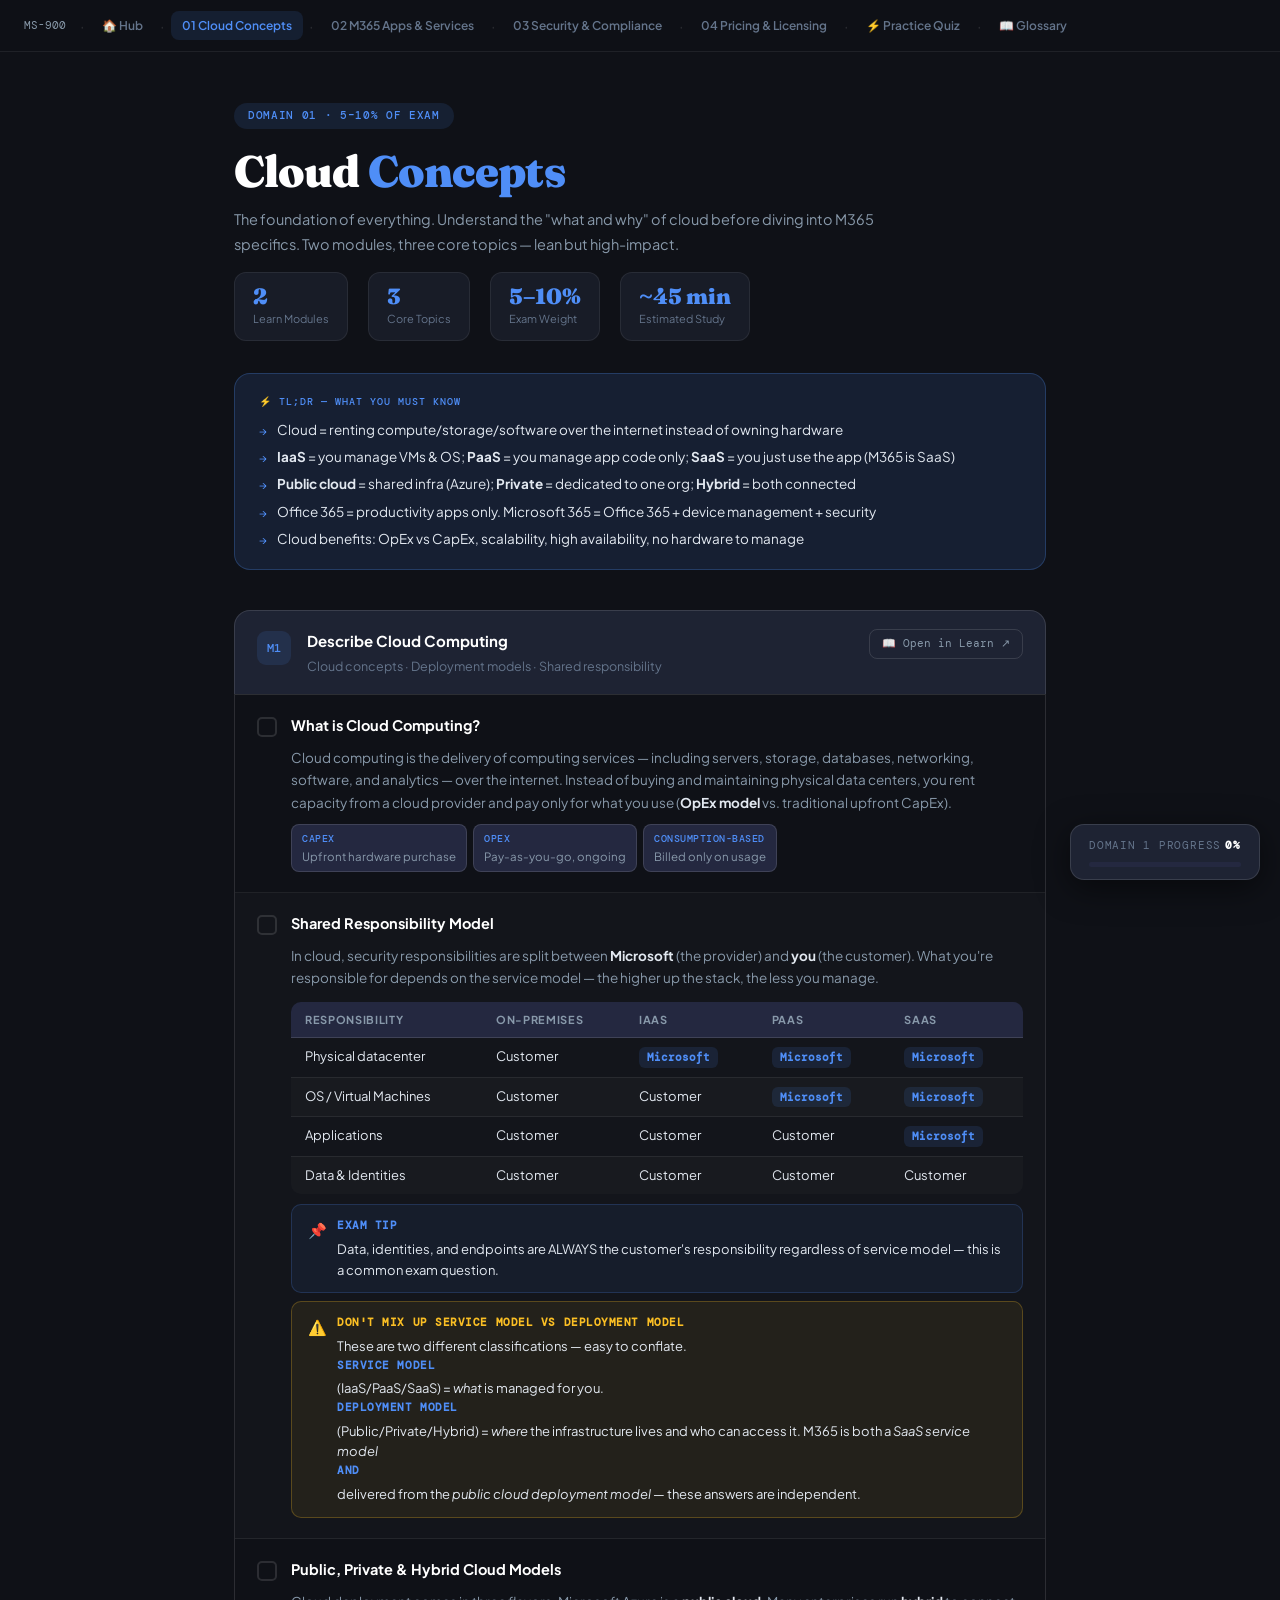
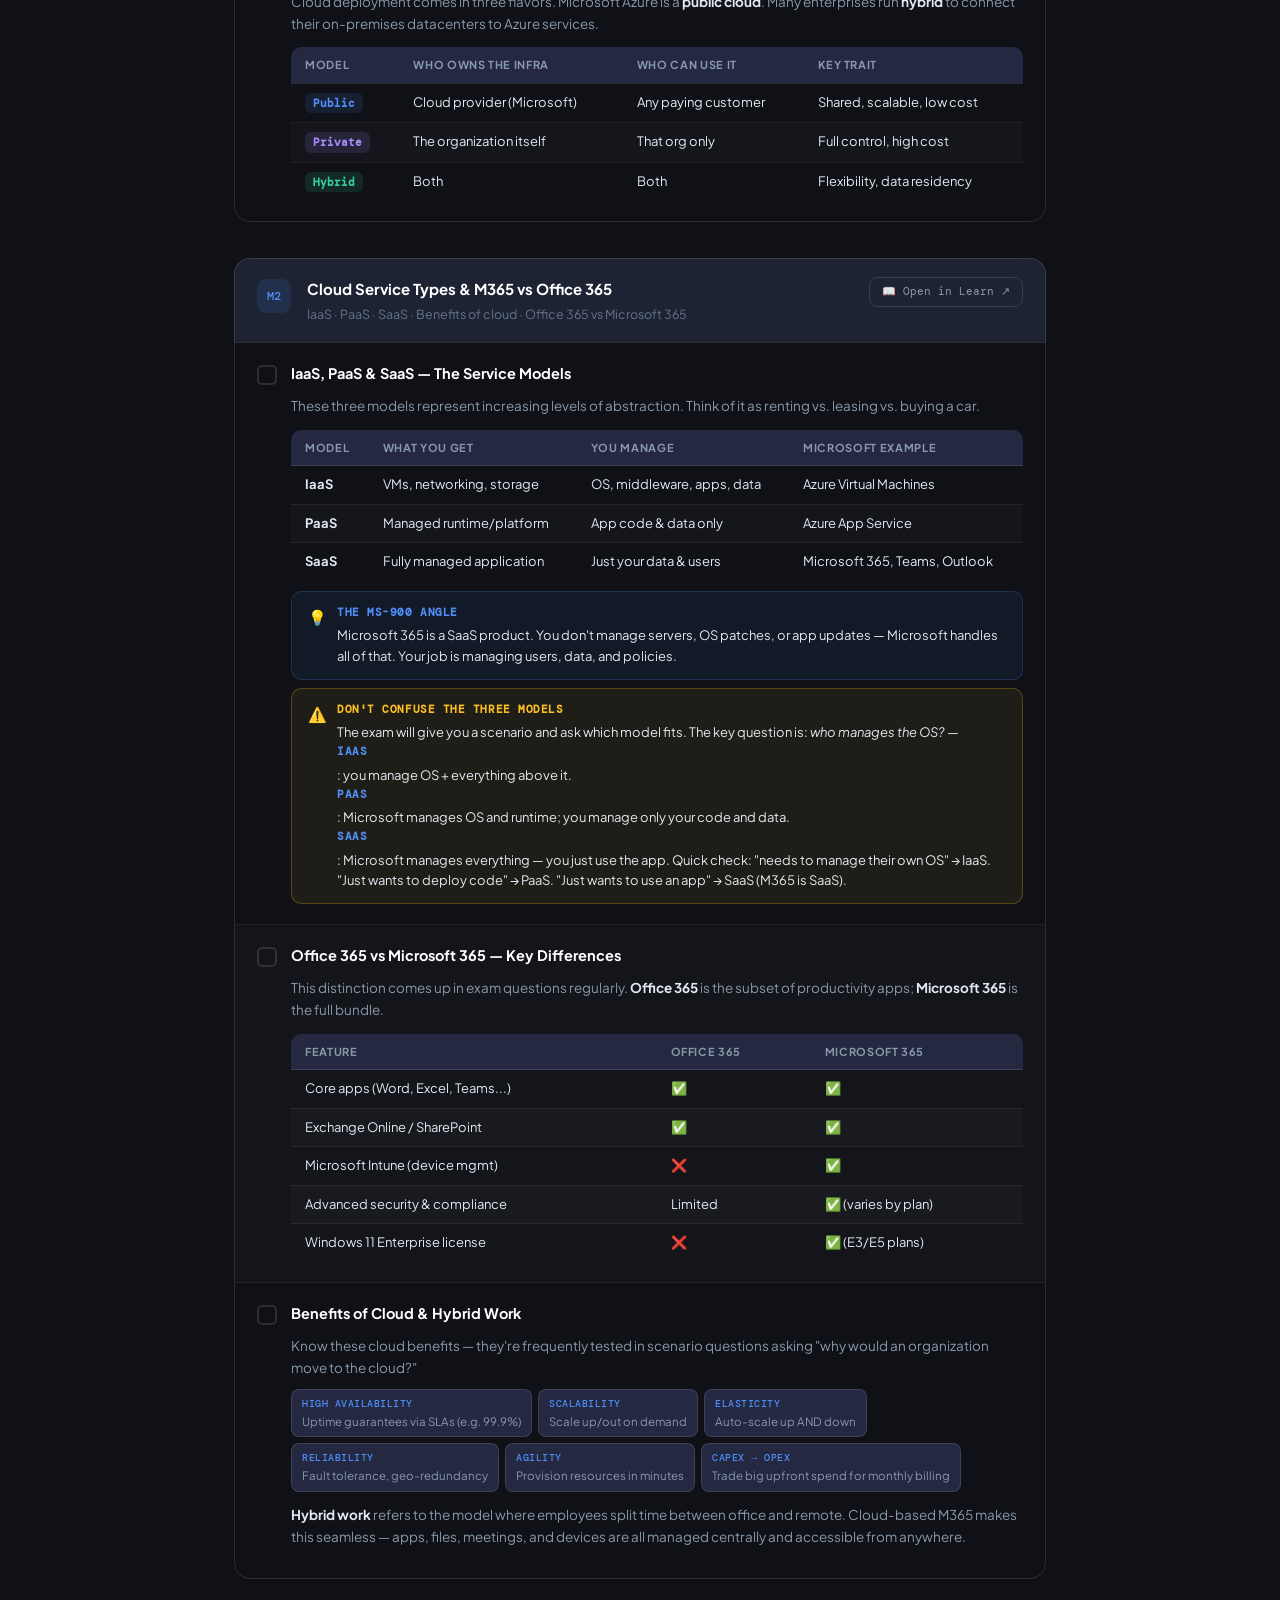
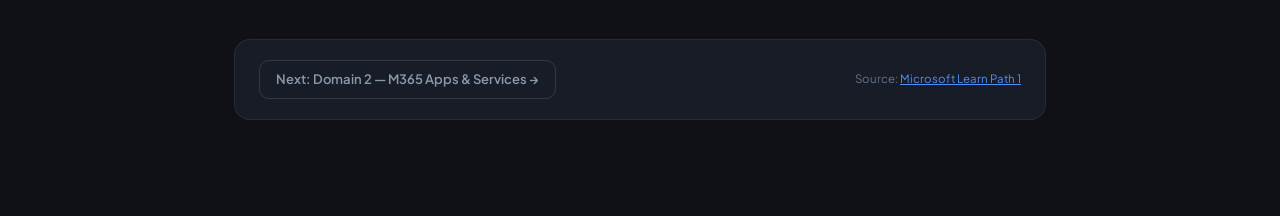
==== ms900-domain1.html @ 511c2045 "Init upload" ====
<!DOCTYPE html>
<html lang="en">
<head>
<meta charset="UTF-8">
<meta name="viewport" content="width=device-width, initial-scale=1.0">
<title>MS-900 | Domain 1: Cloud Concepts</title>
<link href="https://fonts.googleapis.com/css2?family=DM+Mono:wght@400;500&family=Fraunces:opsz,wght@9..144,400;9..144,700;9..144,900&family=Plus+Jakarta+Sans:wght@400;500;600;700&display=swap" rel="stylesheet">
<style>
/* ─── BASE ─────────────────────────────────────── */
:root{--bg:#0f1117;--surface:#181c27;--surface2:#1e2333;--surface3:#242840;--border:rgba(255,255,255,.07);--border2:rgba(255,255,255,.12);--text:#e2e8f0;--muted:#64748b;--muted2:#8899aa;--c:#4f8ef7;--cs:rgba(79,142,247,.12);--ch:rgba(79,142,247,.2)}
*{box-sizing:border-box;margin:0;padding:0}html{scroll-behavior:smooth}
body{background:var(--bg);color:var(--text);font-family:'Plus Jakarta Sans',sans-serif;min-height:100vh;line-height:1.6}

/* ─── NAV ───────────────────────────────────────── */
.topnav{position:sticky;top:0;z-index:100;background:rgba(15,17,23,.95);backdrop-filter:blur(12px);border-bottom:1px solid var(--border);padding:0 24px;display:flex;align-items:center;gap:4px;height:52px;overflow-x:auto}
.topnav a{text-decoration:none;white-space:nowrap;font-size:12px;font-weight:600;padding:5px 11px;border-radius:8px;transition:all .2s;color:var(--muted)}
.topnav a:hover{background:var(--surface2);color:var(--text)}
.topnav a.active{background:var(--cs);color:var(--c)}
.topnav .brand{font-family:'DM Mono',monospace;font-size:11px;color:var(--muted2);margin-right:8px;flex-shrink:0}
.topnav .sep{color:var(--border2);margin:0 2px}

/* ─── PAGE ───────────────────────────────────────── */
.page{max-width:860px;margin:0 auto;padding:48px 24px 96px}

/* ─── HERO ───────────────────────────────────────── */
.domain-pill{display:inline-flex;align-items:center;gap:6px;padding:4px 14px;border-radius:999px;font-family:'DM Mono',monospace;font-size:11px;font-weight:500;letter-spacing:.06em;text-transform:uppercase;background:var(--cs);color:var(--c);margin-bottom:18px}
h1{font-family:'Fraunces',serif;font-size:clamp(28px,5vw,44px);font-weight:900;line-height:1.1;letter-spacing:-.02em;color:#fff;margin-bottom:12px}
h1 em{font-style:normal;color:var(--c)}
.hero-sub{color:var(--muted2);font-size:14.5px;max-width:640px;line-height:1.7;margin-bottom:8px}
.hero-stats{display:flex;gap:20px;flex-wrap:wrap;margin-bottom:32px;margin-top:16px}
.stat{background:var(--surface);border:1px solid var(--border);border-radius:12px;padding:12px 18px;font-size:13px}
.stat-val{font-family:'Fraunces',serif;font-size:22px;font-weight:900;color:var(--c);line-height:1}
.stat-key{font-size:11px;color:var(--muted);margin-top:3px}

/* ─── TLDR ───────────────────────────────────────── */
.tldr{background:var(--cs);border:1px solid rgba(79,142,247,.25);border-radius:16px;padding:20px 24px;margin-bottom:40px}
.tldr-label{font-family:'DM Mono',monospace;font-size:10px;font-weight:500;text-transform:uppercase;letter-spacing:.1em;color:var(--c);margin-bottom:10px}
.tldr ul{list-style:none;display:flex;flex-direction:column;gap:7px}
.tldr ul li{font-size:13.5px;padding-left:18px;position:relative;line-height:1.5}
.tldr ul li::before{content:'→';position:absolute;left:0;color:var(--c);font-size:11px;top:3px}

/* ─── MODULE ─────────────────────────────────────── */
.module-wrap{margin-top:36px}
.module-header{display:flex;align-items:flex-start;gap:16px;padding:18px 22px;background:var(--surface2);border-radius:16px 16px 0 0;border:1px solid var(--border2);border-bottom:none}
.module-num{width:34px;height:34px;border-radius:9px;display:flex;align-items:center;justify-content:center;font-family:'DM Mono',monospace;font-size:12px;font-weight:500;flex-shrink:0;background:var(--cs);color:var(--c);margin-top:2px}
.module-title{font-size:15px;font-weight:700;color:#fff;margin-bottom:3px}
.module-desc{font-size:12.5px;color:var(--muted)}
.module-link{margin-left:auto;flex-shrink:0;font-size:11px;font-family:'DM Mono',monospace;text-decoration:none;padding:5px 12px;border-radius:8px;border:1px solid var(--border2);color:var(--muted2);transition:all .2s;white-space:nowrap;align-self:flex-start}
.module-link:hover{color:#fff;background:var(--surface3)}
.module-body{border:1px solid var(--border2);border-radius:0 0 16px 16px;overflow:hidden}

/* ─── CONCEPT ─────────────────────────────────────── */
.concept{padding:20px 22px;border-bottom:1px solid var(--border)}
.concept:last-child{border-bottom:none}
.concept:nth-child(even){background:rgba(255,255,255,.015)}
.concept-top{display:flex;align-items:flex-start;gap:14px}
.skill-check{width:20px;height:20px;border-radius:5px;border:2px solid var(--border2);background:transparent;flex-shrink:0;cursor:pointer;margin-top:2px;appearance:none;-webkit-appearance:none;transition:all .2s;position:relative}
.skill-check:checked{background:var(--c);border-color:var(--c)}
.skill-check:checked::after{content:'✓';position:absolute;top:50%;left:50%;transform:translate(-50%,-50%);font-size:11px;font-weight:700;color:#fff}
.concept-title{font-size:14.5px;font-weight:700;color:#fff;line-height:1.4;flex:1}
.concept-body{padding-left:34px;margin-top:10px}
.concept-desc{font-size:13.5px;color:var(--muted2);line-height:1.65;margin-bottom:10px}
.concept-desc strong{color:var(--text)}

/* ─── TABLE ─────────────────────────────────────── */
.compare-table{width:100%;border-collapse:collapse;font-size:13px;margin-top:12px;border-radius:10px;overflow:hidden}
.compare-table th{background:var(--surface3);padding:9px 14px;text-align:left;font-size:11px;font-weight:700;text-transform:uppercase;letter-spacing:.06em;color:var(--muted2);border-bottom:1px solid var(--border2)}
.compare-table td{padding:9px 14px;border-bottom:1px solid var(--border);color:var(--text);vertical-align:top;line-height:1.5}
.compare-table tr:last-child td{border-bottom:none}
.compare-table tr:nth-child(even) td{background:rgba(255,255,255,.02)}
.badge{display:inline-block;padding:2px 8px;border-radius:6px;font-size:11px;font-weight:600;font-family:'DM Mono',monospace}
.badge-blue{background:var(--cs);color:var(--c)}
.badge-green{background:rgba(52,211,153,.12);color:#34d399}
.badge-purple{background:rgba(167,139,250,.12);color:#a78bfa}

/* ─── CALLOUT ─────────────────────────────────────── */
.callout{border-radius:10px;padding:12px 16px;font-size:13px;line-height:1.6;margin-top:10px;display:flex;gap:10px;align-items:flex-start;background:rgba(79,142,247,.07);border:1px solid rgba(79,142,247,.2)}
.callout-icon{font-size:15px;flex-shrink:0;margin-top:1px}
.callout-text{color:var(--text)}
.callout-text strong{display:block;font-size:11px;font-family:'DM Mono',monospace;text-transform:uppercase;letter-spacing:.05em;color:var(--c);margin-bottom:4px}

/* ─── KEY TERMS ─────────────────────────────────────── */
.key-terms{display:flex;flex-wrap:wrap;gap:6px;margin-top:10px}
.term{display:inline-flex;flex-direction:column;background:var(--surface3);border:1px solid var(--border2);border-radius:8px;padding:6px 10px;font-size:12px}
.term-key{font-family:'DM Mono',monospace;font-size:10px;font-weight:500;text-transform:uppercase;letter-spacing:.05em;color:var(--c);margin-bottom:2px}
.term-val{color:var(--muted2);font-size:11.5px;line-height:1.4}

/* ─── PROGRESS ─────────────────────────────────────── */
.progress-banner{position:fixed;bottom:20px;right:20px;background:var(--surface2);border:1px solid var(--border2);border-radius:14px;padding:12px 18px;min-width:190px;box-shadow:0 8px 32px rgba(0,0,0,.5);z-index:90}
.progress-label{font-size:11px;font-family:'DM Mono',monospace;color:var(--muted);text-transform:uppercase;letter-spacing:.07em;margin-bottom:7px;display:flex;justify-content:space-between}
.progress-label span{color:#fff;font-weight:700}
.progress-track{height:5px;background:var(--surface3);border-radius:999px;overflow:hidden}
.progress-fill{height:100%;border-radius:999px;background:var(--c);transition:width .4s ease;width:0%}

/* ─── FOOTER ─────────────────────────────────────── */
.page-footer{margin-top:60px;padding:20px 24px;background:var(--surface);border:1px solid var(--border);border-radius:16px;display:flex;align-items:center;justify-content:space-between;flex-wrap:wrap;gap:12px}
.footer-nav{display:flex;gap:10px;flex-wrap:wrap}
.footer-nav a{text-decoration:none;font-size:13px;font-weight:600;padding:8px 16px;border-radius:10px;border:1px solid var(--border2);color:var(--muted2);transition:all .2s}
.footer-nav a:hover{background:var(--surface2);color:#fff}
.footer-note{font-size:11.5px;color:var(--muted)}

.nav-done{color:#34d399;font-size:10px;font-weight:700}
.nav-started{color:#fbbf24;font-size:10px}
</style>
</head>
<body>

<nav class="topnav">
  <span class="brand">MS-900</span>
  <span class="sep">·</span>
  <a href="ms900-index.html">🏠 Hub</a>
  <span class="sep">·</span>
  <a href="ms900-domain1.html" class="active">01 Cloud Concepts</a>
  <span class="sep">·</span>
  <a href="ms900-domain2.html">02 M365 Apps &amp; Services</a>
  <span class="sep">·</span>
  <a href="ms900-domain3.html">03 Security &amp; Compliance</a>
  <span class="sep">·</span>
  <a href="ms900-domain4.html">04 Pricing &amp; Licensing</a>
  <span class="sep">·</span>
  <a href="ms900-practice.html">⚡ Practice Quiz</a>
  <span class="sep">·</span>
  <a href="ms900-glossary.html">📖 Glossary</a>
</nav>

<main class="page">

  <!-- HERO -->
  <div class="domain-pill">Domain 01 · 5–10% of Exam</div>
  <h1>Cloud <em>Concepts</em></h1>
  <p class="hero-sub">The foundation of everything. Understand the "what and why" of cloud before diving into M365 specifics. Two modules, three core topics — lean but high-impact.</p>
  <div class="hero-stats">
    <div class="stat"><div class="stat-val">2</div><div class="stat-key">Learn Modules</div></div>
    <div class="stat"><div class="stat-val">3</div><div class="stat-key">Core Topics</div></div>
    <div class="stat"><div class="stat-val">5–10%</div><div class="stat-key">Exam Weight</div></div>
    <div class="stat"><div class="stat-val">~45 min</div><div class="stat-key">Estimated Study</div></div>
  </div>

  <!-- TLDR -->
  <div class="tldr">
    <div class="tldr-label">⚡ TL;DR — What You Must Know</div>
    <ul>
      <li>Cloud = renting compute/storage/software over the internet instead of owning hardware</li>
      <li><strong>IaaS</strong> = you manage VMs &amp; OS; <strong>PaaS</strong> = you manage app code only; <strong>SaaS</strong> = you just use the app (M365 is SaaS)</li>
      <li><strong>Public cloud</strong> = shared infra (Azure); <strong>Private</strong> = dedicated to one org; <strong>Hybrid</strong> = both connected</li>
      <li>Office 365 = productivity apps only. Microsoft 365 = Office 365 + device management + security</li>
      <li>Cloud benefits: OpEx vs CapEx, scalability, high availability, no hardware to manage</li>
    </ul>
  </div>

  <!-- MODULE 1 -->
  <div class="module-wrap">
    <div class="module-header">
      <div class="module-num">M1</div>
      <div>
        <div class="module-title">Describe Cloud Computing</div>
        <div class="module-desc">Cloud concepts · Deployment models · Shared responsibility</div>
      </div>
      <a class="module-link" href="https://learn.microsoft.com/en-us/training/modules/describe-cloud-compute/" target="_blank">📖 Open in Learn ↗</a>
    </div>
    <div class="module-body">

      <div class="concept">
        <div class="concept-top">
          <input type="checkbox" class="skill-check" data-skill="1">
          <div class="concept-title">What is Cloud Computing?</div>
        </div>
        <div class="concept-body">
          <p class="concept-desc">Cloud computing is the delivery of computing services — including servers, storage, databases, networking, software, and analytics — over the internet. Instead of buying and maintaining physical data centers, you rent capacity from a cloud provider and pay only for what you use (<strong>OpEx model</strong> vs. traditional upfront CapEx).</p>
          <div class="key-terms">
            <div class="term"><span class="term-key">CapEx</span><span class="term-val">Upfront hardware purchase</span></div>
            <div class="term"><span class="term-key">OpEx</span><span class="term-val">Pay-as-you-go, ongoing</span></div>
            <div class="term"><span class="term-key">Consumption-based</span><span class="term-val">Billed only on usage</span></div>
          </div>
        </div>
      </div>

      <div class="concept">
        <div class="concept-top">
          <input type="checkbox" class="skill-check" data-skill="2">
          <div class="concept-title">Shared Responsibility Model</div>
        </div>
        <div class="concept-body">
          <p class="concept-desc">In cloud, security responsibilities are split between <strong>Microsoft</strong> (the provider) and <strong>you</strong> (the customer). What you're responsible for depends on the service model — the higher up the stack, the less you manage.</p>
          <table class="compare-table">
            <thead><tr><th>Responsibility</th><th>On-Premises</th><th>IaaS</th><th>PaaS</th><th>SaaS</th></tr></thead>
            <tbody>
              <tr><td>Physical datacenter</td><td>Customer</td><td><span class="badge badge-blue">Microsoft</span></td><td><span class="badge badge-blue">Microsoft</span></td><td><span class="badge badge-blue">Microsoft</span></td></tr>
              <tr><td>OS / Virtual Machines</td><td>Customer</td><td>Customer</td><td><span class="badge badge-blue">Microsoft</span></td><td><span class="badge badge-blue">Microsoft</span></td></tr>
              <tr><td>Applications</td><td>Customer</td><td>Customer</td><td>Customer</td><td><span class="badge badge-blue">Microsoft</span></td></tr>
              <tr><td>Data &amp; Identities</td><td>Customer</td><td>Customer</td><td>Customer</td><td>Customer</td></tr>
            </tbody>
          </table>
          <div class="callout">
            <span class="callout-icon">📌</span>
            <div class="callout-text"><strong>Exam tip</strong>Data, identities, and endpoints are ALWAYS the customer's responsibility regardless of service model — this is a common exam question.</div>
          </div>
          <div class="callout" style="background:rgba(251,191,36,.07);border-color:rgba(251,191,36,.25);margin-top:8px">
            <span class="callout-icon">⚠️</span>
            <div class="callout-text"><strong style="color:#fbbf24">Don't mix up service model vs deployment model</strong>
            These are two different classifications — easy to conflate. <strong>Service model</strong> (IaaS/PaaS/SaaS) = <em>what</em> is managed for you. <strong>Deployment model</strong> (Public/Private/Hybrid) = <em>where</em> the infrastructure lives and who can access it. M365 is both a <em>SaaS service model</em> <strong>and</strong> delivered from the <em>public cloud deployment model</em> — these answers are independent.</div>
          </div>
        </div>
      </div>

      <div class="concept">
        <div class="concept-top">
          <input type="checkbox" class="skill-check" data-skill="3">
          <div class="concept-title">Public, Private &amp; Hybrid Cloud Models</div>
        </div>
        <div class="concept-body">
          <p class="concept-desc">Cloud deployment comes in three flavors. Microsoft Azure is a <strong>public cloud</strong>. Many enterprises run <strong>hybrid</strong> to connect their on-premises datacenters to Azure services.</p>
          <table class="compare-table">
            <thead><tr><th>Model</th><th>Who Owns the Infra</th><th>Who Can Use It</th><th>Key Trait</th></tr></thead>
            <tbody>
              <tr><td><span class="badge badge-blue">Public</span></td><td>Cloud provider (Microsoft)</td><td>Any paying customer</td><td>Shared, scalable, low cost</td></tr>
              <tr><td><span class="badge badge-purple">Private</span></td><td>The organization itself</td><td>That org only</td><td>Full control, high cost</td></tr>
              <tr><td><span class="badge badge-green">Hybrid</span></td><td>Both</td><td>Both</td><td>Flexibility, data residency</td></tr>
            </tbody>
          </table>
        </div>
      </div>

    </div>
  </div>

  <!-- MODULE 2 -->
  <div class="module-wrap">
    <div class="module-header">
      <div class="module-num">M2</div>
      <div>
        <div class="module-title">Cloud Service Types &amp; M365 vs Office 365</div>
        <div class="module-desc">IaaS · PaaS · SaaS · Benefits of cloud · Office 365 vs Microsoft 365</div>
      </div>
      <a class="module-link" href="https://learn.microsoft.com/en-us/training/modules/describe-cloud-service-types/" target="_blank">📖 Open in Learn ↗</a>
    </div>
    <div class="module-body">

      <div class="concept">
        <div class="concept-top">
          <input type="checkbox" class="skill-check" data-skill="4">
          <div class="concept-title">IaaS, PaaS &amp; SaaS — The Service Models</div>
        </div>
        <div class="concept-body">
          <p class="concept-desc">These three models represent increasing levels of abstraction. Think of it as renting vs. leasing vs. buying a car.</p>
          <table class="compare-table">
            <thead><tr><th>Model</th><th>What You Get</th><th>You Manage</th><th>Microsoft Example</th></tr></thead>
            <tbody>
              <tr><td><strong>IaaS</strong></td><td>VMs, networking, storage</td><td>OS, middleware, apps, data</td><td>Azure Virtual Machines</td></tr>
              <tr><td><strong>PaaS</strong></td><td>Managed runtime/platform</td><td>App code &amp; data only</td><td>Azure App Service</td></tr>
              <tr><td><strong>SaaS</strong></td><td>Fully managed application</td><td>Just your data &amp; users</td><td>Microsoft 365, Teams, Outlook</td></tr>
            </tbody>
          </table>
          <div class="callout">
            <span class="callout-icon">💡</span>
            <div class="callout-text"><strong>The MS-900 angle</strong>Microsoft 365 is a SaaS product. You don't manage servers, OS patches, or app updates — Microsoft handles all of that. Your job is managing users, data, and policies.</div>
          </div>
          <div class="callout" style="background:rgba(251,191,36,.07);border-color:rgba(251,191,36,.25);margin-top:8px">
            <span class="callout-icon">⚠️</span>
            <div class="callout-text"><strong style="color:#fbbf24">Don't confuse the three models</strong>
            The exam will give you a scenario and ask which model fits. The key question is: <em>who manages the OS?</em> — <strong>IaaS</strong>: you manage OS + everything above it. <strong>PaaS</strong>: Microsoft manages OS and runtime; you manage only your code and data. <strong>SaaS</strong>: Microsoft manages everything — you just use the app.
            Quick check: "needs to manage their own OS" → IaaS. "Just wants to deploy code" → PaaS. "Just wants to use an app" → SaaS (M365 is SaaS).</div>
          </div>
        </div>
      </div>

      <div class="concept">
        <div class="concept-top">
          <input type="checkbox" class="skill-check" data-skill="5">
          <div class="concept-title">Office 365 vs Microsoft 365 — Key Differences</div>
        </div>
        <div class="concept-body">
          <p class="concept-desc">This distinction comes up in exam questions regularly. <strong>Office 365</strong> is the subset of productivity apps; <strong>Microsoft 365</strong> is the full bundle.</p>
          <table class="compare-table">
            <thead><tr><th>Feature</th><th>Office 365</th><th>Microsoft 365</th></tr></thead>
            <tbody>
              <tr><td>Core apps (Word, Excel, Teams...)</td><td>✅</td><td>✅</td></tr>
              <tr><td>Exchange Online / SharePoint</td><td>✅</td><td>✅</td></tr>
              <tr><td>Microsoft Intune (device mgmt)</td><td>❌</td><td>✅</td></tr>
              <tr><td>Advanced security &amp; compliance</td><td>Limited</td><td>✅ (varies by plan)</td></tr>
              <tr><td>Windows 11 Enterprise license</td><td>❌</td><td>✅ (E3/E5 plans)</td></tr>
            </tbody>
          </table>
        </div>
      </div>

      <div class="concept">
        <div class="concept-top">
          <input type="checkbox" class="skill-check" data-skill="6">
          <div class="concept-title">Benefits of Cloud &amp; Hybrid Work</div>
        </div>
        <div class="concept-body">
          <p class="concept-desc">Know these cloud benefits — they're frequently tested in scenario questions asking "why would an organization move to the cloud?"</p>
          <div class="key-terms">
            <div class="term"><span class="term-key">High Availability</span><span class="term-val">Uptime guarantees via SLAs (e.g. 99.9%)</span></div>
            <div class="term"><span class="term-key">Scalability</span><span class="term-val">Scale up/out on demand</span></div>
            <div class="term"><span class="term-key">Elasticity</span><span class="term-val">Auto-scale up AND down</span></div>
            <div class="term"><span class="term-key">Reliability</span><span class="term-val">Fault tolerance, geo-redundancy</span></div>
            <div class="term"><span class="term-key">Agility</span><span class="term-val">Provision resources in minutes</span></div>
            <div class="term"><span class="term-key">CapEx → OpEx</span><span class="term-val">Trade big upfront spend for monthly billing</span></div>
          </div>
          <p class="concept-desc" style="margin-top:12px"><strong>Hybrid work</strong> refers to the model where employees split time between office and remote. Cloud-based M365 makes this seamless — apps, files, meetings, and devices are all managed centrally and accessible from anywhere.</p>
        </div>
      </div>

    </div>
  </div>

  <!-- FOOTER NAV -->
  <div class="page-footer">
    <div class="footer-nav">
      <a href="ms900-domain2.html">Next: Domain 2 — M365 Apps &amp; Services →</a>
    </div>
    <div class="footer-note">Source: <a href="https://learn.microsoft.com/en-us/training/paths/microsoft-azure-fundamentals-describe-cloud-concepts/" target="_blank" style="color:#4f8ef7">Microsoft Learn Path 1</a></div>
  </div>

</main>

<!-- PROGRESS WIDGET -->
<div class="progress-banner">
  <div class="progress-label">Domain 1 Progress <span id="pct">0%</span></div>
  <div class="progress-track"><div class="progress-fill" id="pfill"></div></div>
</div>

<script>
const STORAGE_KEY = 'ms900_d1';
const checks = document.querySelectorAll('.skill-check');
const total = checks.length;

function save() {
  const state = {};
  checks.forEach(c => { state[c.dataset.skill] = c.checked; });
  localStorage.setItem(STORAGE_KEY, JSON.stringify(state));
  updateProgress();
}

function load() {
  try {
    const state = JSON.parse(localStorage.getItem(STORAGE_KEY) || '{}');
    checks.forEach(c => { if (state[c.dataset.skill]) c.checked = true; });
  } catch(e){}
  updateProgress();
}

function updateProgress() {
  const done = [...checks].filter(c => c.checked).length;
  const pct = Math.round((done / total) * 100);
  document.getElementById('pct').textContent = pct + '%';
  document.getElementById('pfill').style.width = pct + '%';
}

checks.forEach(c => c.addEventListener('change', save));
load();

// Nav completion indicators
(function(){
  const keys = ['ms900_d1','ms900_d2','ms900_d3','ms900_d4'];
  const links = document.querySelectorAll('.topnav a:not([href*="practice"])');
  links.forEach((link, i) => {
    if(i >= keys.length) return;
    try {
      const state = JSON.parse(localStorage.getItem(keys[i]) || '{}');
      const total = Object.keys(state).length;
      const done = Object.values(state).filter(Boolean).length;
      if(done > 0 && !link.classList.contains('active')) {
        const badge = document.createElement('span');
        badge.className = (done >= total && total > 0) ? 'nav-done' : 'nav-started';
        badge.textContent = (done >= total && total > 0) ? ' ✓' : ' •';
        link.appendChild(badge);
      }
    } catch(e){}
  });
})();

</script>
</body>
</html>
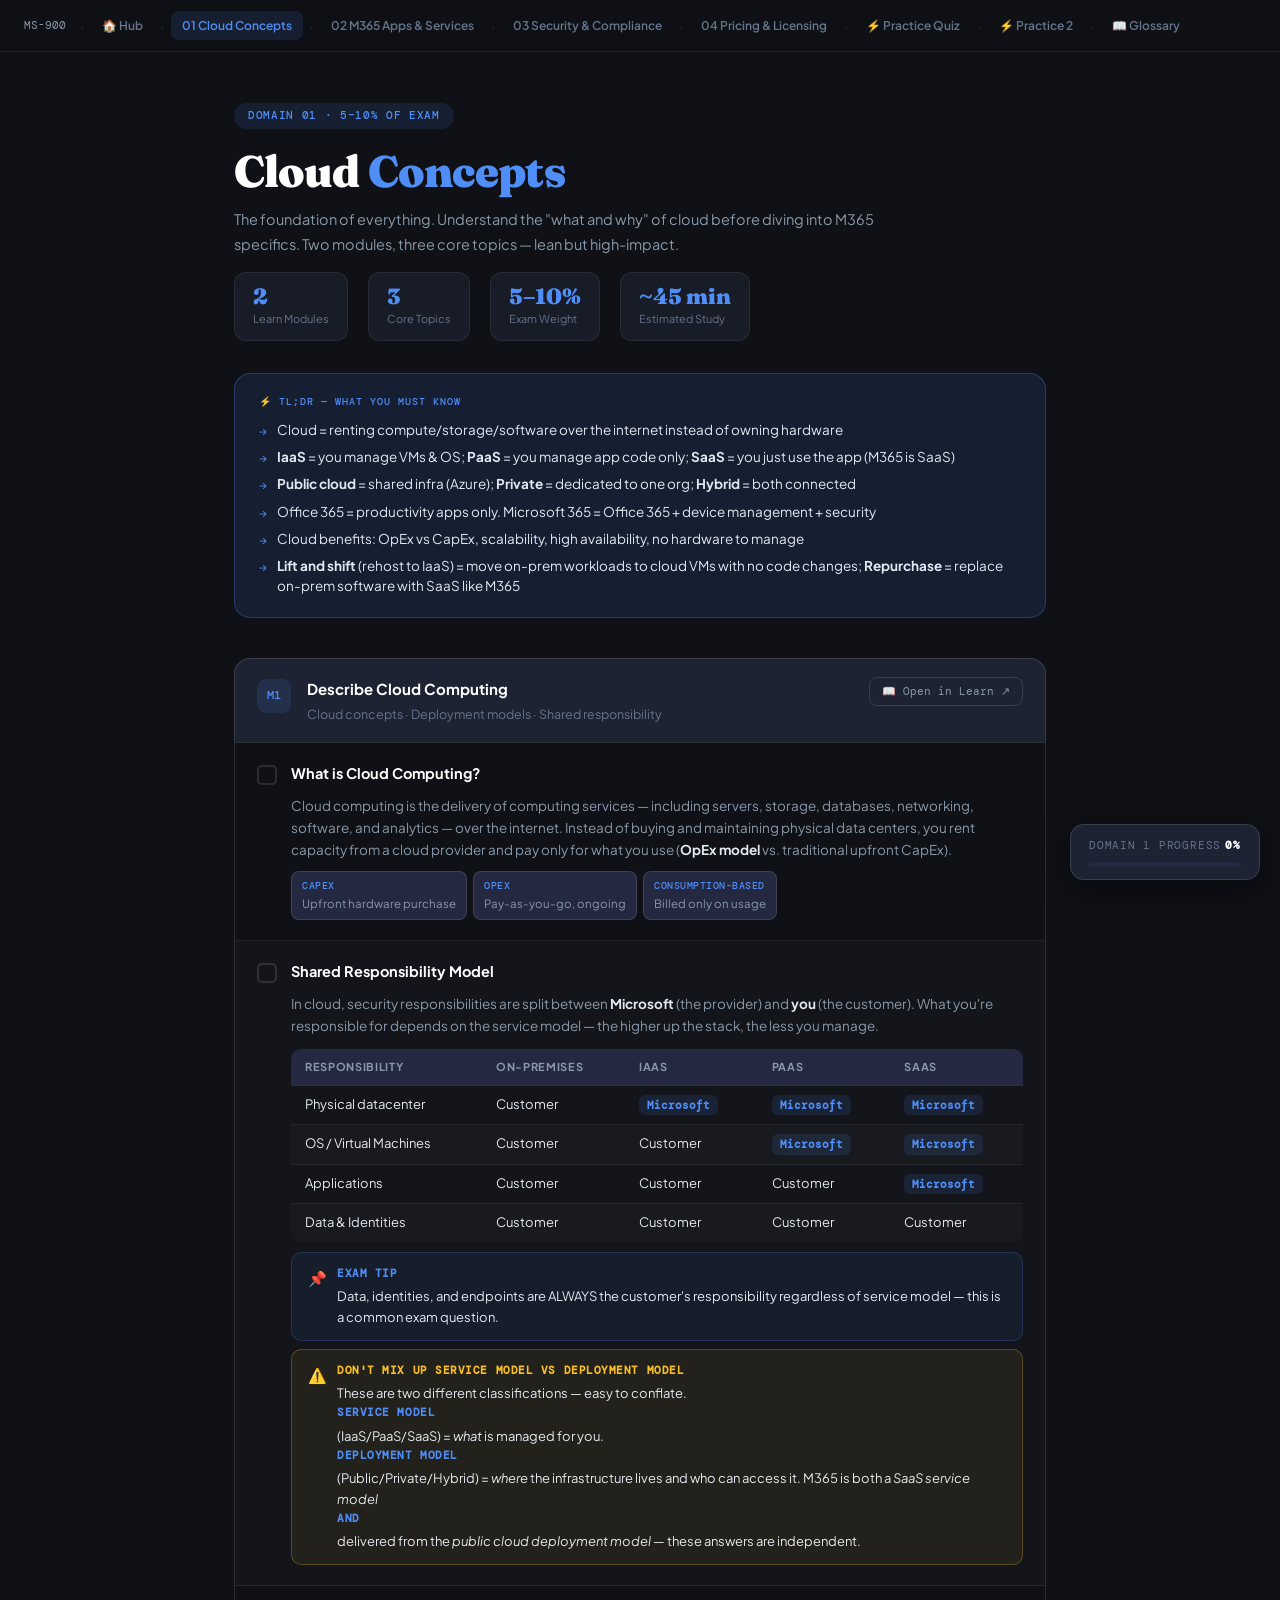
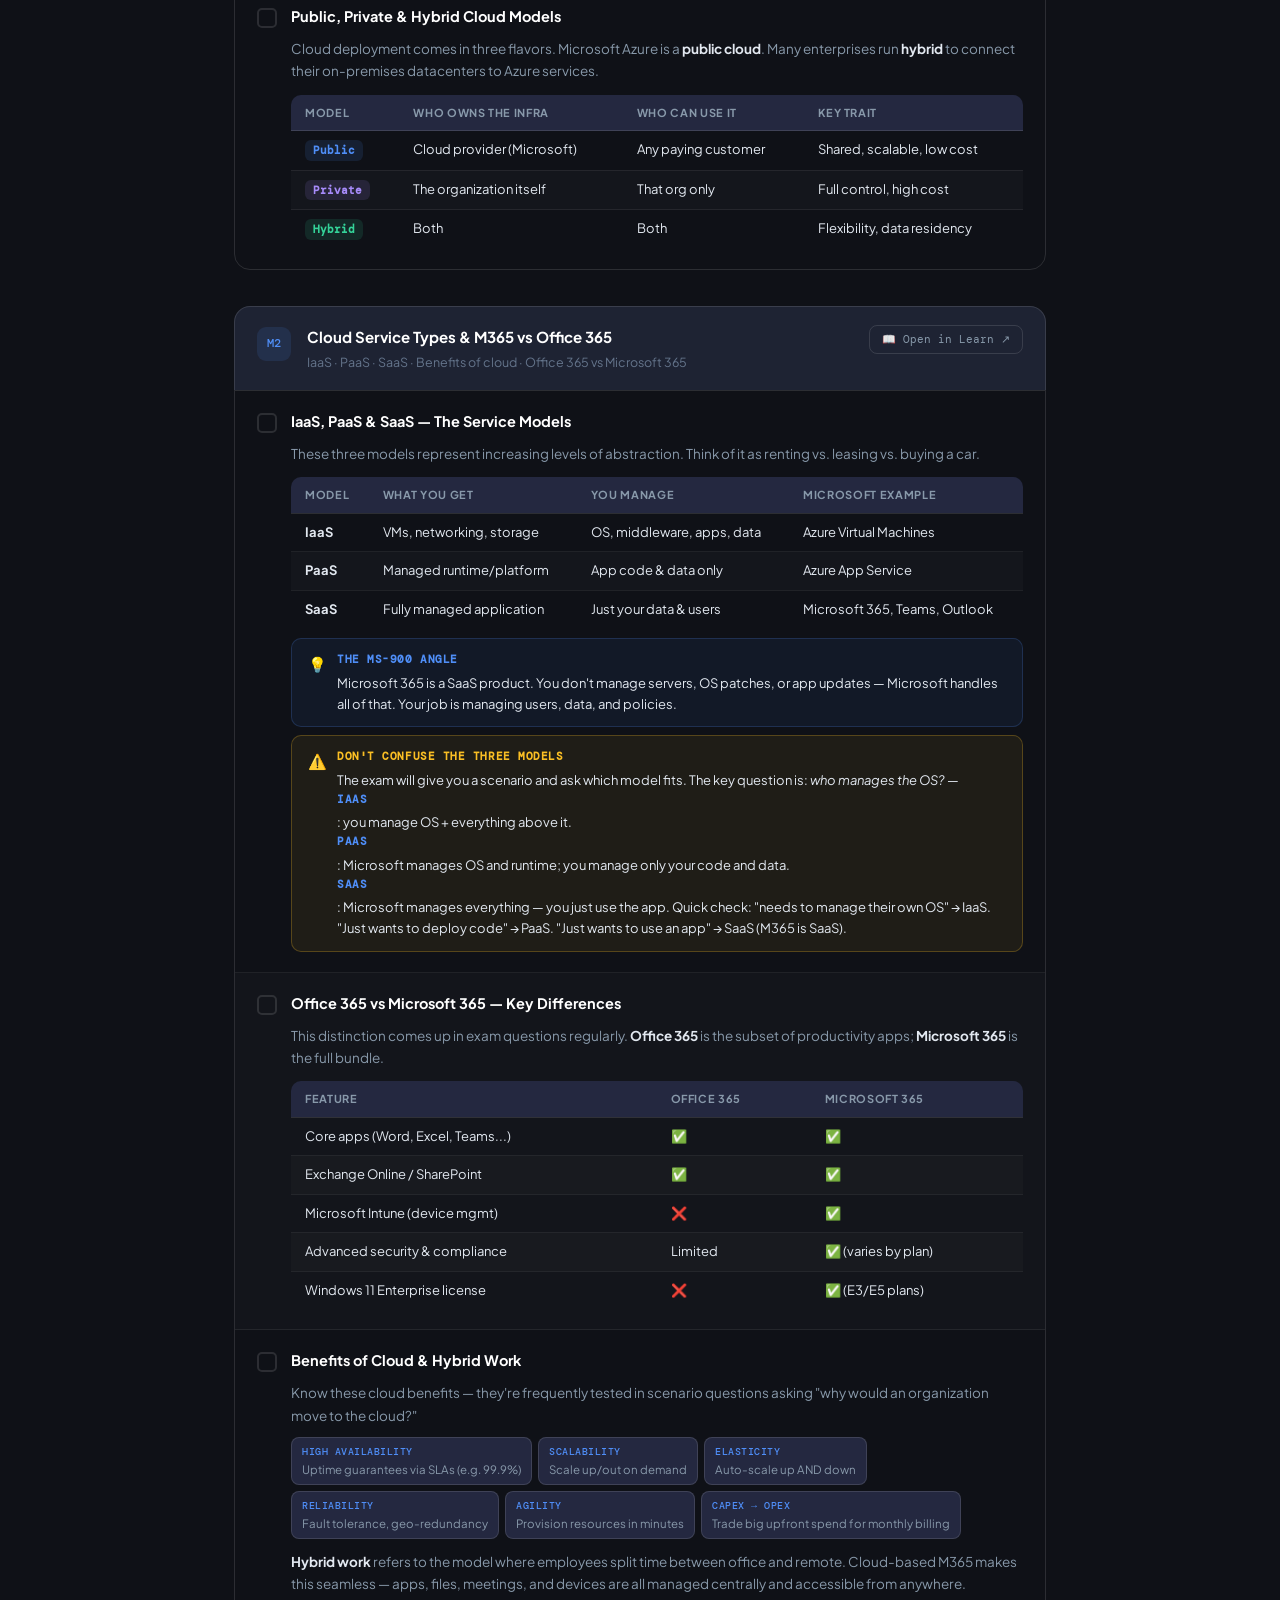
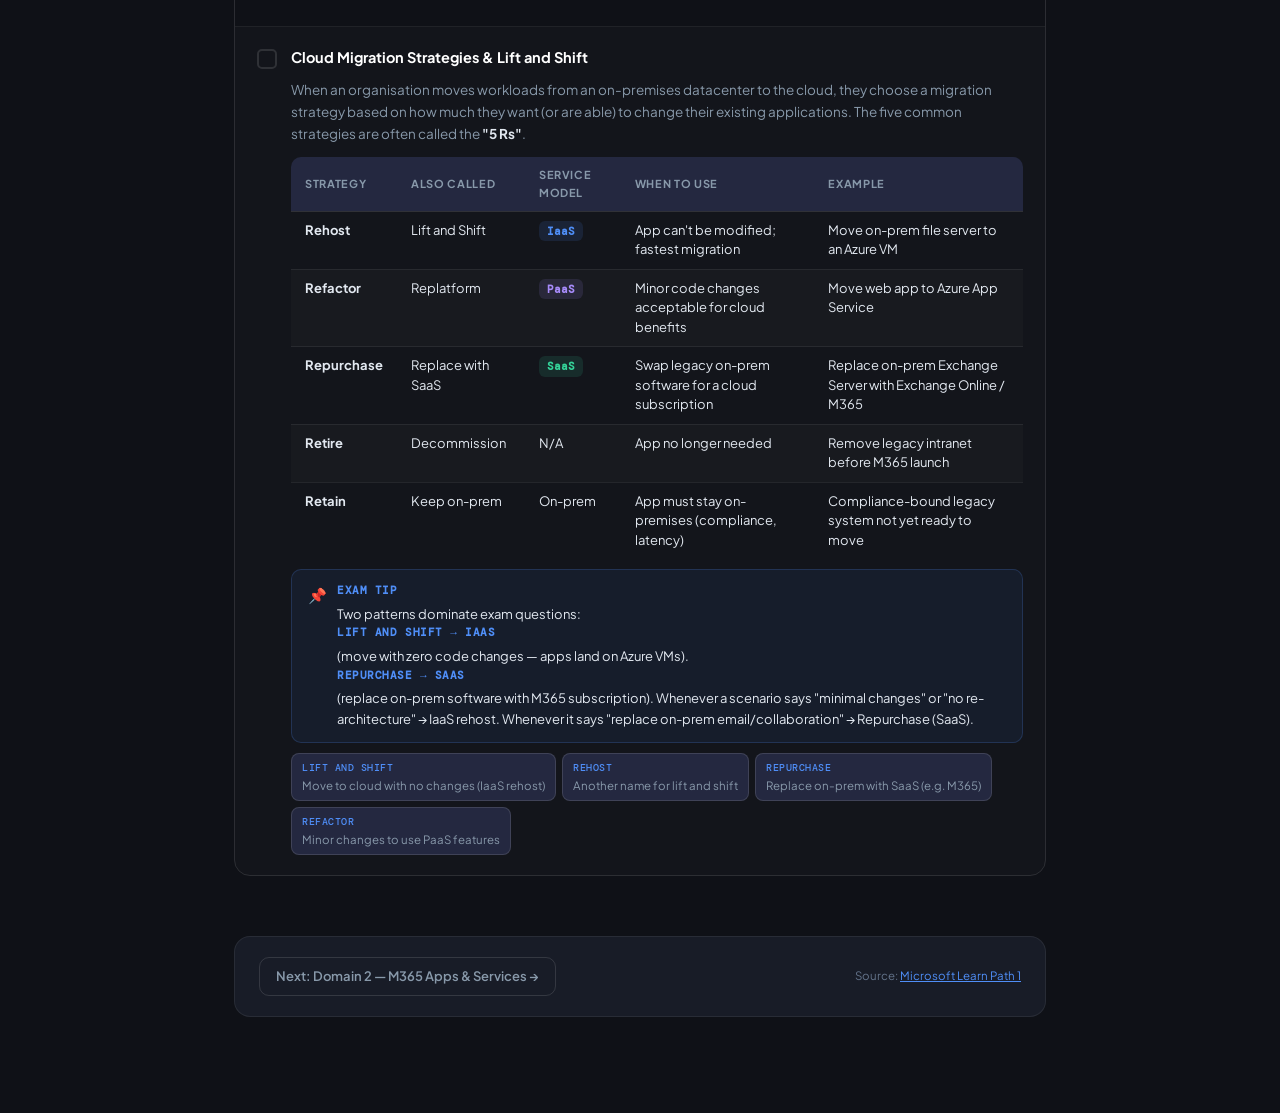
==== commit 2a07f77d: "Add lift-and-shift migration content, fix practice quiz structure, add Practice Quiz 2 - ms900-domai" ====
--- a/ms900-domain1.html
+++ b/ms900-domain1.html
@@ -68,6 +68,9 @@
 .compare-table td{padding:9px 14px;border-bottom:1px solid var(--border);color:var(--text);vertical-align:top;line-height:1.5}
 .compare-table tr:last-child td{border-bottom:none}
 .compare-table tr:nth-child(even) td{background:rgba(255,255,255,.02)}
+.table-wrap{overflow-x:auto;-webkit-overflow-scrolling:touch;margin-top:12px}
+.table-wrap .compare-table{margin-top:0;min-width:480px}
+@media(max-width:600px){.compare-table th{padding:7px 10px;font-size:10px}.compare-table td{padding:7px 10px;font-size:12px}}
 .badge{display:inline-block;padding:2px 8px;border-radius:6px;font-size:11px;font-weight:600;font-family:'DM Mono',monospace}
 .badge-blue{background:var(--cs);color:var(--c)}
 .badge-green{background:rgba(52,211,153,.12);color:#34d399}
@@ -108,7 +111,7 @@
 <nav class="topnav">
   <span class="brand">MS-900</span>
   <span class="sep">·</span>
-  <a href="ms900-index.html">🏠 Hub</a>
+  <a href="index.html">🏠 Hub</a>
   <span class="sep">·</span>
   <a href="ms900-domain1.html" class="active">01 Cloud Concepts</a>
   <span class="sep">·</span>
@@ -119,6 +122,8 @@
   <a href="ms900-domain4.html">04 Pricing &amp; Licensing</a>
   <span class="sep">·</span>
   <a href="ms900-practice.html">⚡ Practice Quiz</a>
+  <span class="sep">·</span>
+  <a href="ms900-practice2.html">⚡ Practice 2</a>
   <span class="sep">·</span>
   <a href="ms900-glossary.html">📖 Glossary</a>
 </nav>
@@ -145,6 +150,7 @@
       <li><strong>Public cloud</strong> = shared infra (Azure); <strong>Private</strong> = dedicated to one org; <strong>Hybrid</strong> = both connected</li>
       <li>Office 365 = productivity apps only. Microsoft 365 = Office 365 + device management + security</li>
       <li>Cloud benefits: OpEx vs CapEx, scalability, high availability, no hardware to manage</li>
+      <li><strong>Lift and shift</strong> (rehost to IaaS) = move on-prem workloads to cloud VMs with no code changes; <strong>Repurchase</strong> = replace on-prem software with SaaS like M365</li>
     </ul>
   </div>
 
@@ -182,7 +188,7 @@
         </div>
         <div class="concept-body">
           <p class="concept-desc">In cloud, security responsibilities are split between <strong>Microsoft</strong> (the provider) and <strong>you</strong> (the customer). What you're responsible for depends on the service model — the higher up the stack, the less you manage.</p>
-          <table class="compare-table">
+          <div class="table-wrap"><table class="compare-table">
             <thead><tr><th>Responsibility</th><th>On-Premises</th><th>IaaS</th><th>PaaS</th><th>SaaS</th></tr></thead>
             <tbody>
               <tr><td>Physical datacenter</td><td>Customer</td><td><span class="badge badge-blue">Microsoft</span></td><td><span class="badge badge-blue">Microsoft</span></td><td><span class="badge badge-blue">Microsoft</span></td></tr>
@@ -190,7 +196,7 @@
               <tr><td>Applications</td><td>Customer</td><td>Customer</td><td>Customer</td><td><span class="badge badge-blue">Microsoft</span></td></tr>
               <tr><td>Data &amp; Identities</td><td>Customer</td><td>Customer</td><td>Customer</td><td>Customer</td></tr>
             </tbody>
-          </table>
+          </table></div>
           <div class="callout">
             <span class="callout-icon">📌</span>
             <div class="callout-text"><strong>Exam tip</strong>Data, identities, and endpoints are ALWAYS the customer's responsibility regardless of service model — this is a common exam question.</div>
@@ -210,14 +216,14 @@
         </div>
         <div class="concept-body">
           <p class="concept-desc">Cloud deployment comes in three flavors. Microsoft Azure is a <strong>public cloud</strong>. Many enterprises run <strong>hybrid</strong> to connect their on-premises datacenters to Azure services.</p>
-          <table class="compare-table">
+          <div class="table-wrap"><table class="compare-table">
             <thead><tr><th>Model</th><th>Who Owns the Infra</th><th>Who Can Use It</th><th>Key Trait</th></tr></thead>
             <tbody>
               <tr><td><span class="badge badge-blue">Public</span></td><td>Cloud provider (Microsoft)</td><td>Any paying customer</td><td>Shared, scalable, low cost</td></tr>
               <tr><td><span class="badge badge-purple">Private</span></td><td>The organization itself</td><td>That org only</td><td>Full control, high cost</td></tr>
               <tr><td><span class="badge badge-green">Hybrid</span></td><td>Both</td><td>Both</td><td>Flexibility, data residency</td></tr>
             </tbody>
-          </table>
+          </table></div>
         </div>
       </div>
 
@@ -243,14 +249,14 @@
         </div>
         <div class="concept-body">
           <p class="concept-desc">These three models represent increasing levels of abstraction. Think of it as renting vs. leasing vs. buying a car.</p>
-          <table class="compare-table">
+          <div class="table-wrap"><table class="compare-table">
             <thead><tr><th>Model</th><th>What You Get</th><th>You Manage</th><th>Microsoft Example</th></tr></thead>
             <tbody>
               <tr><td><strong>IaaS</strong></td><td>VMs, networking, storage</td><td>OS, middleware, apps, data</td><td>Azure Virtual Machines</td></tr>
               <tr><td><strong>PaaS</strong></td><td>Managed runtime/platform</td><td>App code &amp; data only</td><td>Azure App Service</td></tr>
               <tr><td><strong>SaaS</strong></td><td>Fully managed application</td><td>Just your data &amp; users</td><td>Microsoft 365, Teams, Outlook</td></tr>
             </tbody>
-          </table>
+          </table></div>
           <div class="callout">
             <span class="callout-icon">💡</span>
             <div class="callout-text"><strong>The MS-900 angle</strong>Microsoft 365 is a SaaS product. You don't manage servers, OS patches, or app updates — Microsoft handles all of that. Your job is managing users, data, and policies.</div>
@@ -271,7 +277,7 @@
         </div>
         <div class="concept-body">
           <p class="concept-desc">This distinction comes up in exam questions regularly. <strong>Office 365</strong> is the subset of productivity apps; <strong>Microsoft 365</strong> is the full bundle.</p>
-          <table class="compare-table">
+          <div class="table-wrap"><table class="compare-table">
             <thead><tr><th>Feature</th><th>Office 365</th><th>Microsoft 365</th></tr></thead>
             <tbody>
               <tr><td>Core apps (Word, Excel, Teams...)</td><td>✅</td><td>✅</td></tr>
@@ -280,7 +286,7 @@
               <tr><td>Advanced security &amp; compliance</td><td>Limited</td><td>✅ (varies by plan)</td></tr>
               <tr><td>Windows 11 Enterprise license</td><td>❌</td><td>✅ (E3/E5 plans)</td></tr>
             </tbody>
-          </table>
+          </table></div>
         </div>
       </div>
 
@@ -300,6 +306,36 @@
             <div class="term"><span class="term-key">CapEx → OpEx</span><span class="term-val">Trade big upfront spend for monthly billing</span></div>
           </div>
           <p class="concept-desc" style="margin-top:12px"><strong>Hybrid work</strong> refers to the model where employees split time between office and remote. Cloud-based M365 makes this seamless — apps, files, meetings, and devices are all managed centrally and accessible from anywhere.</p>
+        </div>
+      </div>
+
+      <div class="concept">
+        <div class="concept-top">
+          <input type="checkbox" class="skill-check" data-skill="7">
+          <div class="concept-title">Cloud Migration Strategies &amp; Lift and Shift</div>
+        </div>
+        <div class="concept-body">
+          <p class="concept-desc">When an organisation moves workloads from an on-premises datacenter to the cloud, they choose a migration strategy based on how much they want (or are able) to change their existing applications. The five common strategies are often called the <strong>"5 Rs"</strong>.</p>
+          <div class="table-wrap"><table class="compare-table">
+            <thead><tr><th>Strategy</th><th>Also Called</th><th>Service Model</th><th>When to Use</th><th>Example</th></tr></thead>
+            <tbody>
+              <tr><td><strong>Rehost</strong></td><td>Lift and Shift</td><td><span class="badge badge-blue">IaaS</span></td><td>App can't be modified; fastest migration</td><td>Move on-prem file server to an Azure VM</td></tr>
+              <tr><td><strong>Refactor</strong></td><td>Replatform</td><td><span class="badge badge-purple">PaaS</span></td><td>Minor code changes acceptable for cloud benefits</td><td>Move web app to Azure App Service</td></tr>
+              <tr><td><strong>Repurchase</strong></td><td>Replace with SaaS</td><td><span class="badge badge-green">SaaS</span></td><td>Swap legacy on-prem software for a cloud subscription</td><td>Replace on-prem Exchange Server with Exchange Online / M365</td></tr>
+              <tr><td><strong>Retire</strong></td><td>Decommission</td><td>N/A</td><td>App no longer needed</td><td>Remove legacy intranet before M365 launch</td></tr>
+              <tr><td><strong>Retain</strong></td><td>Keep on-prem</td><td>On-prem</td><td>App must stay on-premises (compliance, latency)</td><td>Compliance-bound legacy system not yet ready to move</td></tr>
+            </tbody>
+          </table></div>
+          <div class="callout">
+            <span class="callout-icon">📌</span>
+            <div class="callout-text"><strong>Exam tip</strong>Two patterns dominate exam questions: <strong>Lift and shift → IaaS</strong> (move with zero code changes — apps land on Azure VMs). <strong>Repurchase → SaaS</strong> (replace on-prem software with M365 subscription). Whenever a scenario says "minimal changes" or "no re-architecture" → IaaS rehost. Whenever it says "replace on-prem email/collaboration" → Repurchase (SaaS).</div>
+          </div>
+          <div class="key-terms">
+            <div class="term"><span class="term-key">Lift and Shift</span><span class="term-val">Move to cloud with no changes (IaaS rehost)</span></div>
+            <div class="term"><span class="term-key">Rehost</span><span class="term-val">Another name for lift and shift</span></div>
+            <div class="term"><span class="term-key">Repurchase</span><span class="term-val">Replace on-prem with SaaS (e.g. M365)</span></div>
+            <div class="term"><span class="term-key">Refactor</span><span class="term-val">Minor changes to use PaaS features</span></div>
+          </div>
         </div>
       </div>
 
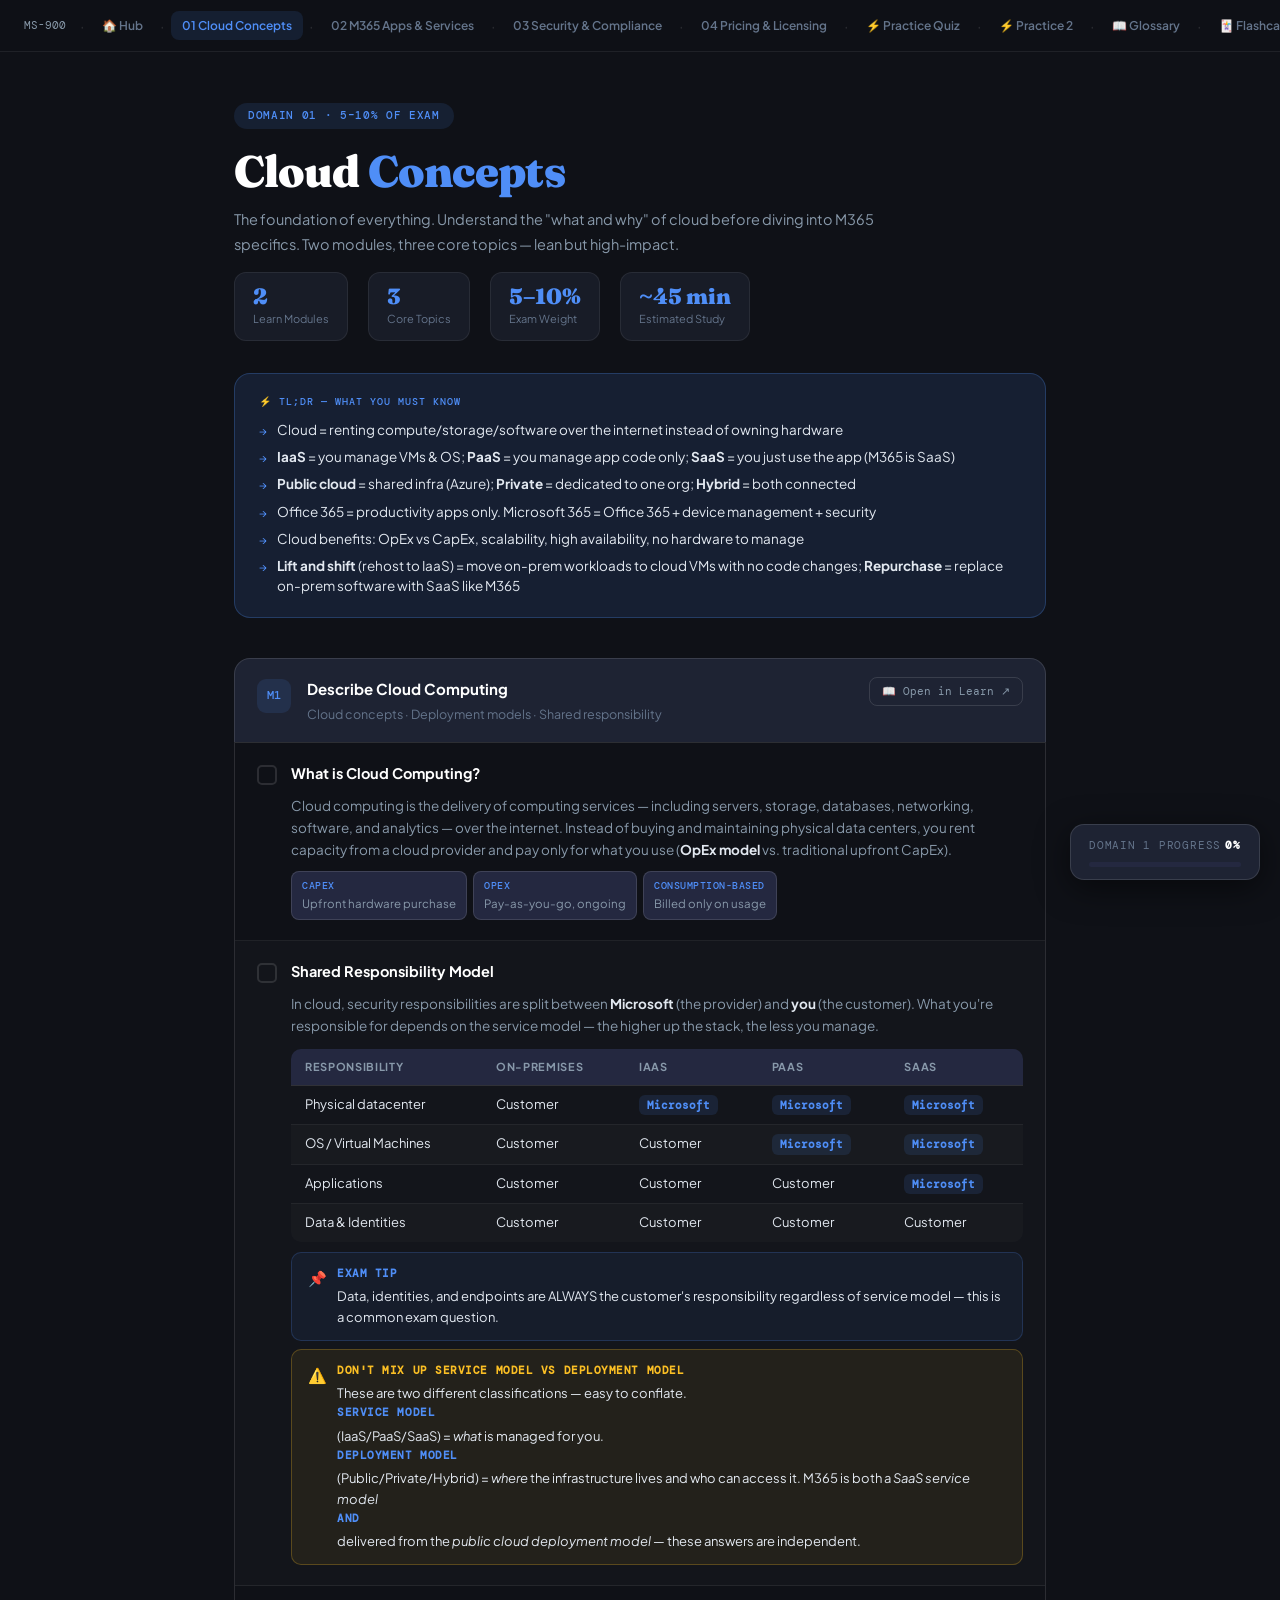
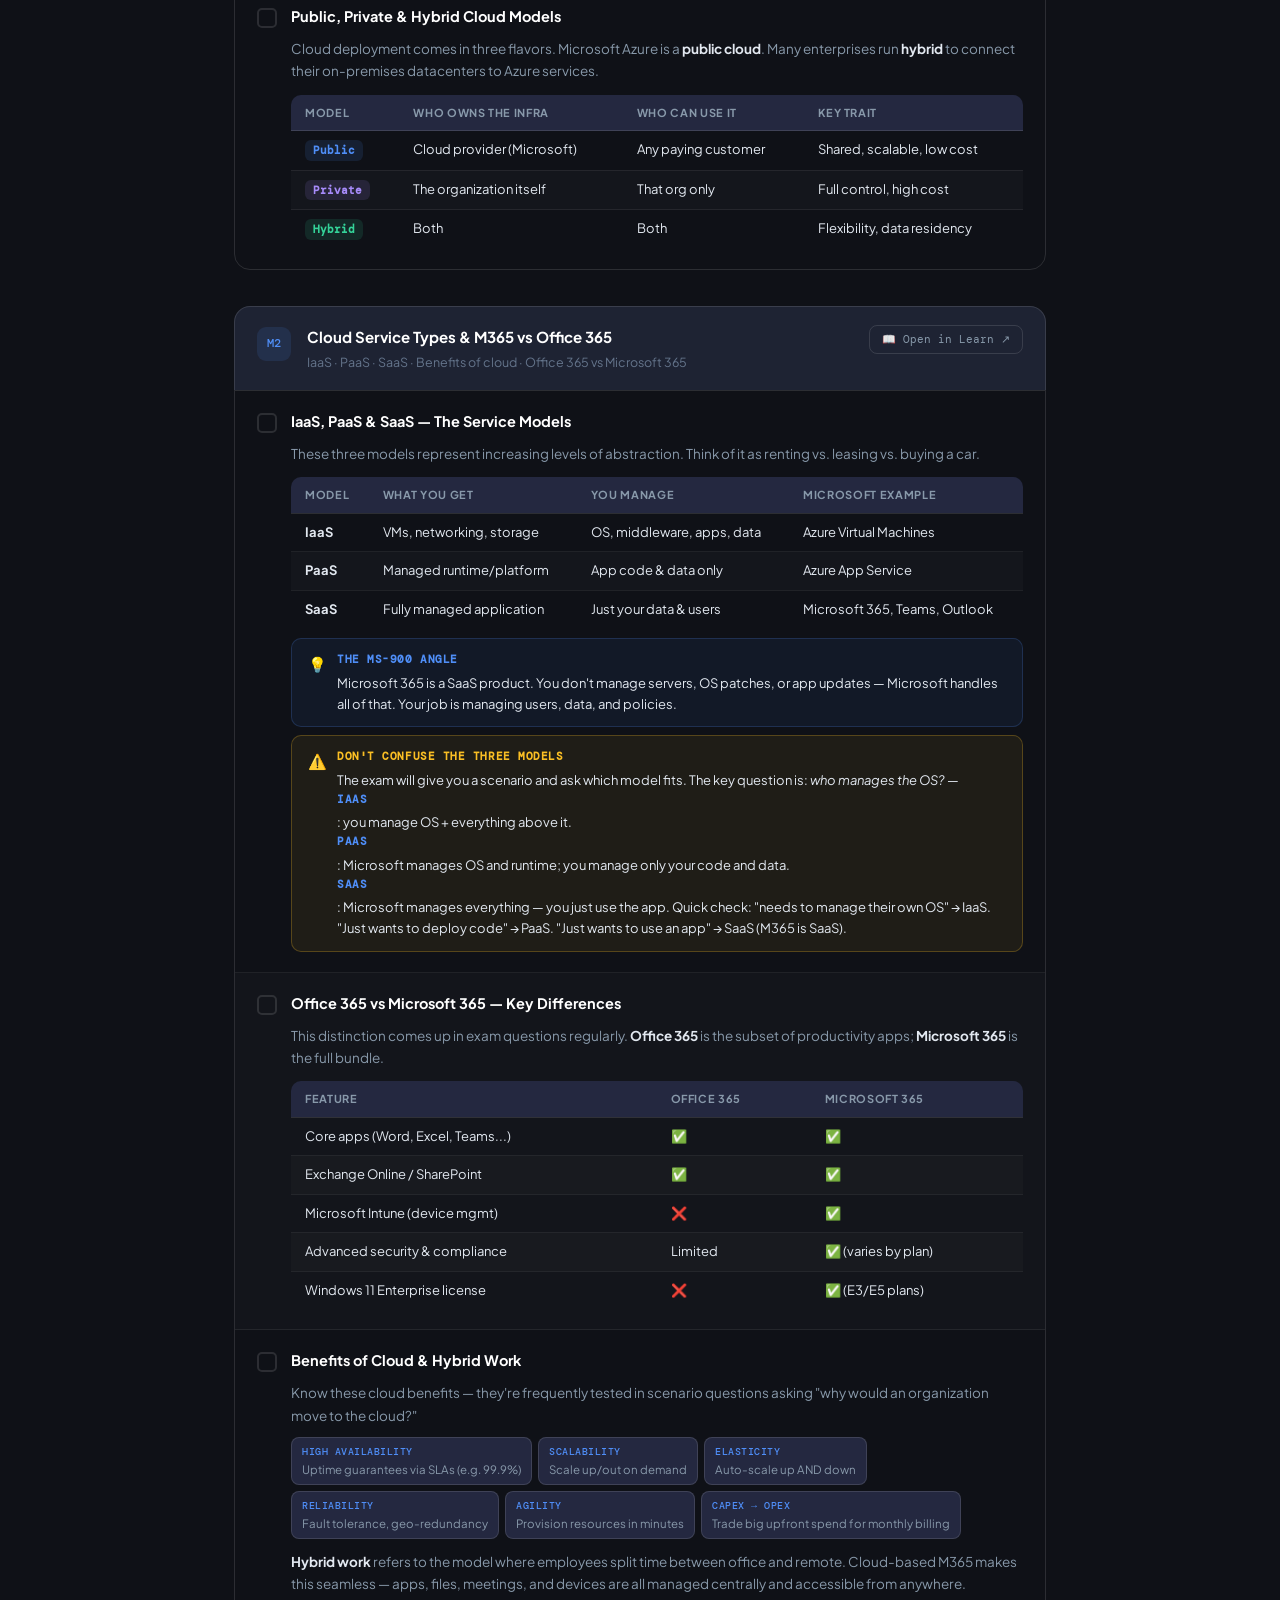
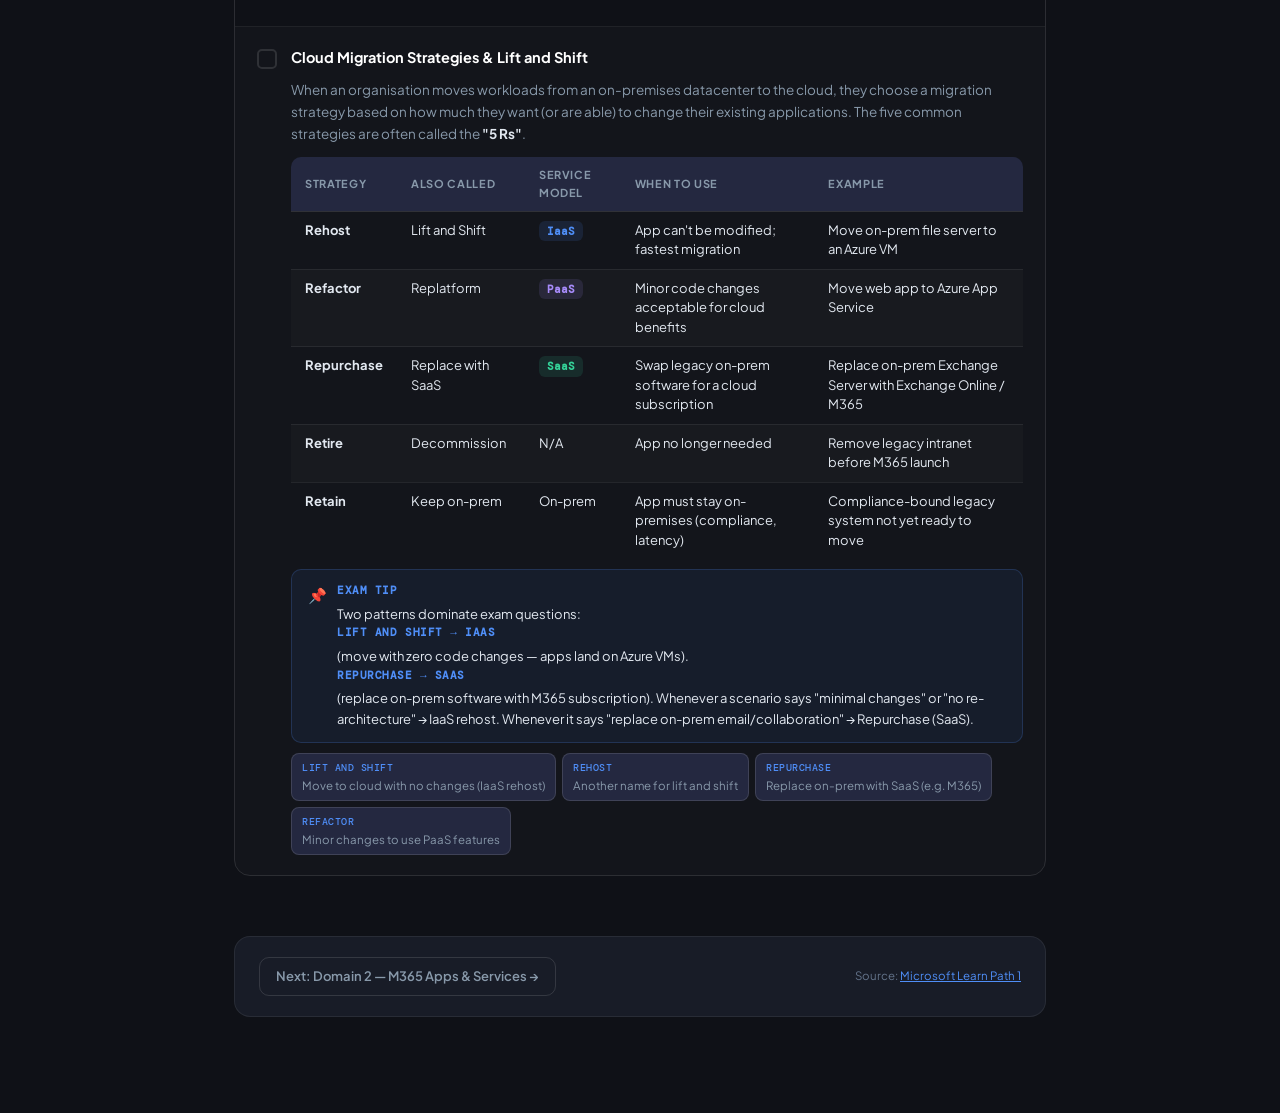
==== commit b373c183: "Add flashcard practice area with 70 cards across 4 domains Creates ms900-flashcards.html with: - 70 " ====
--- a/ms900-domain1.html
+++ b/ms900-domain1.html
@@ -126,6 +126,8 @@
   <a href="ms900-practice2.html">⚡ Practice 2</a>
   <span class="sep">·</span>
   <a href="ms900-glossary.html">📖 Glossary</a>
+  <span class="sep">·</span>
+  <a href="ms900-flashcards.html">🃏 Flashcards</a>
 </nav>
 
 <main class="page">
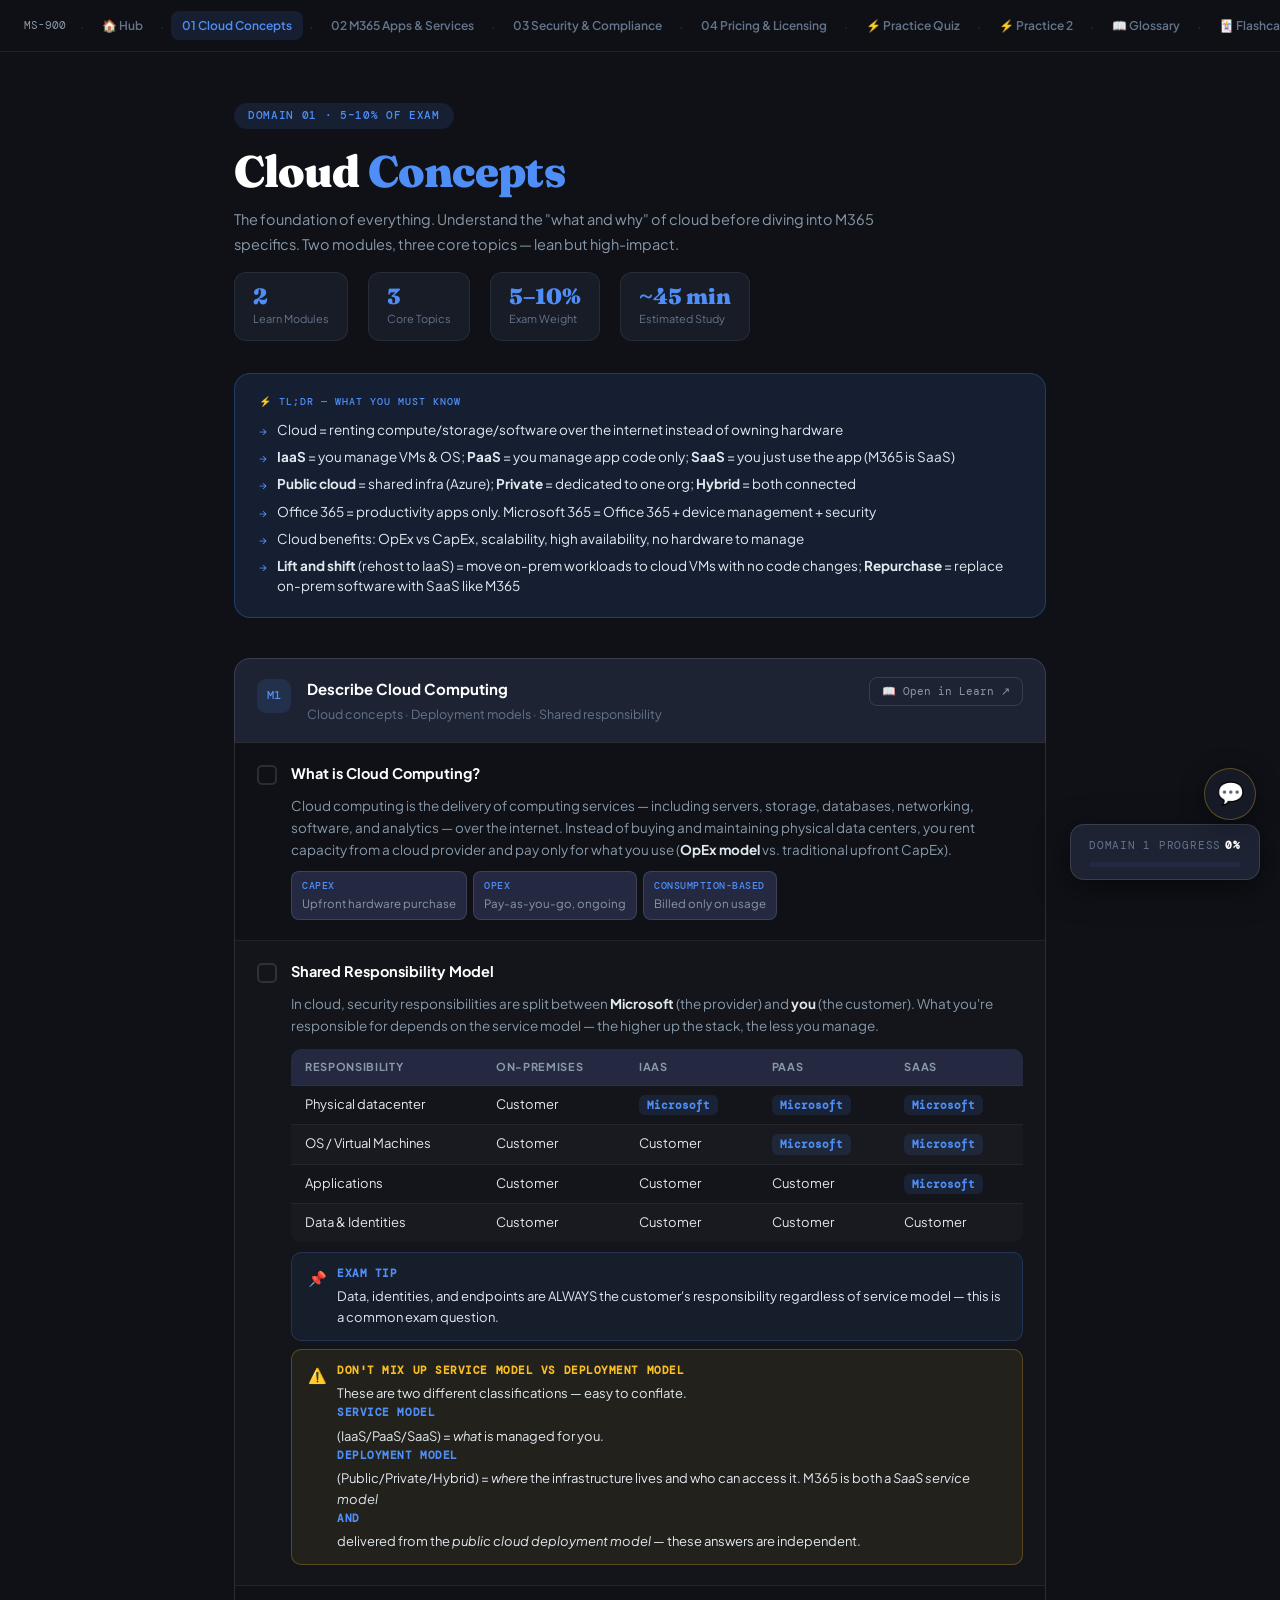
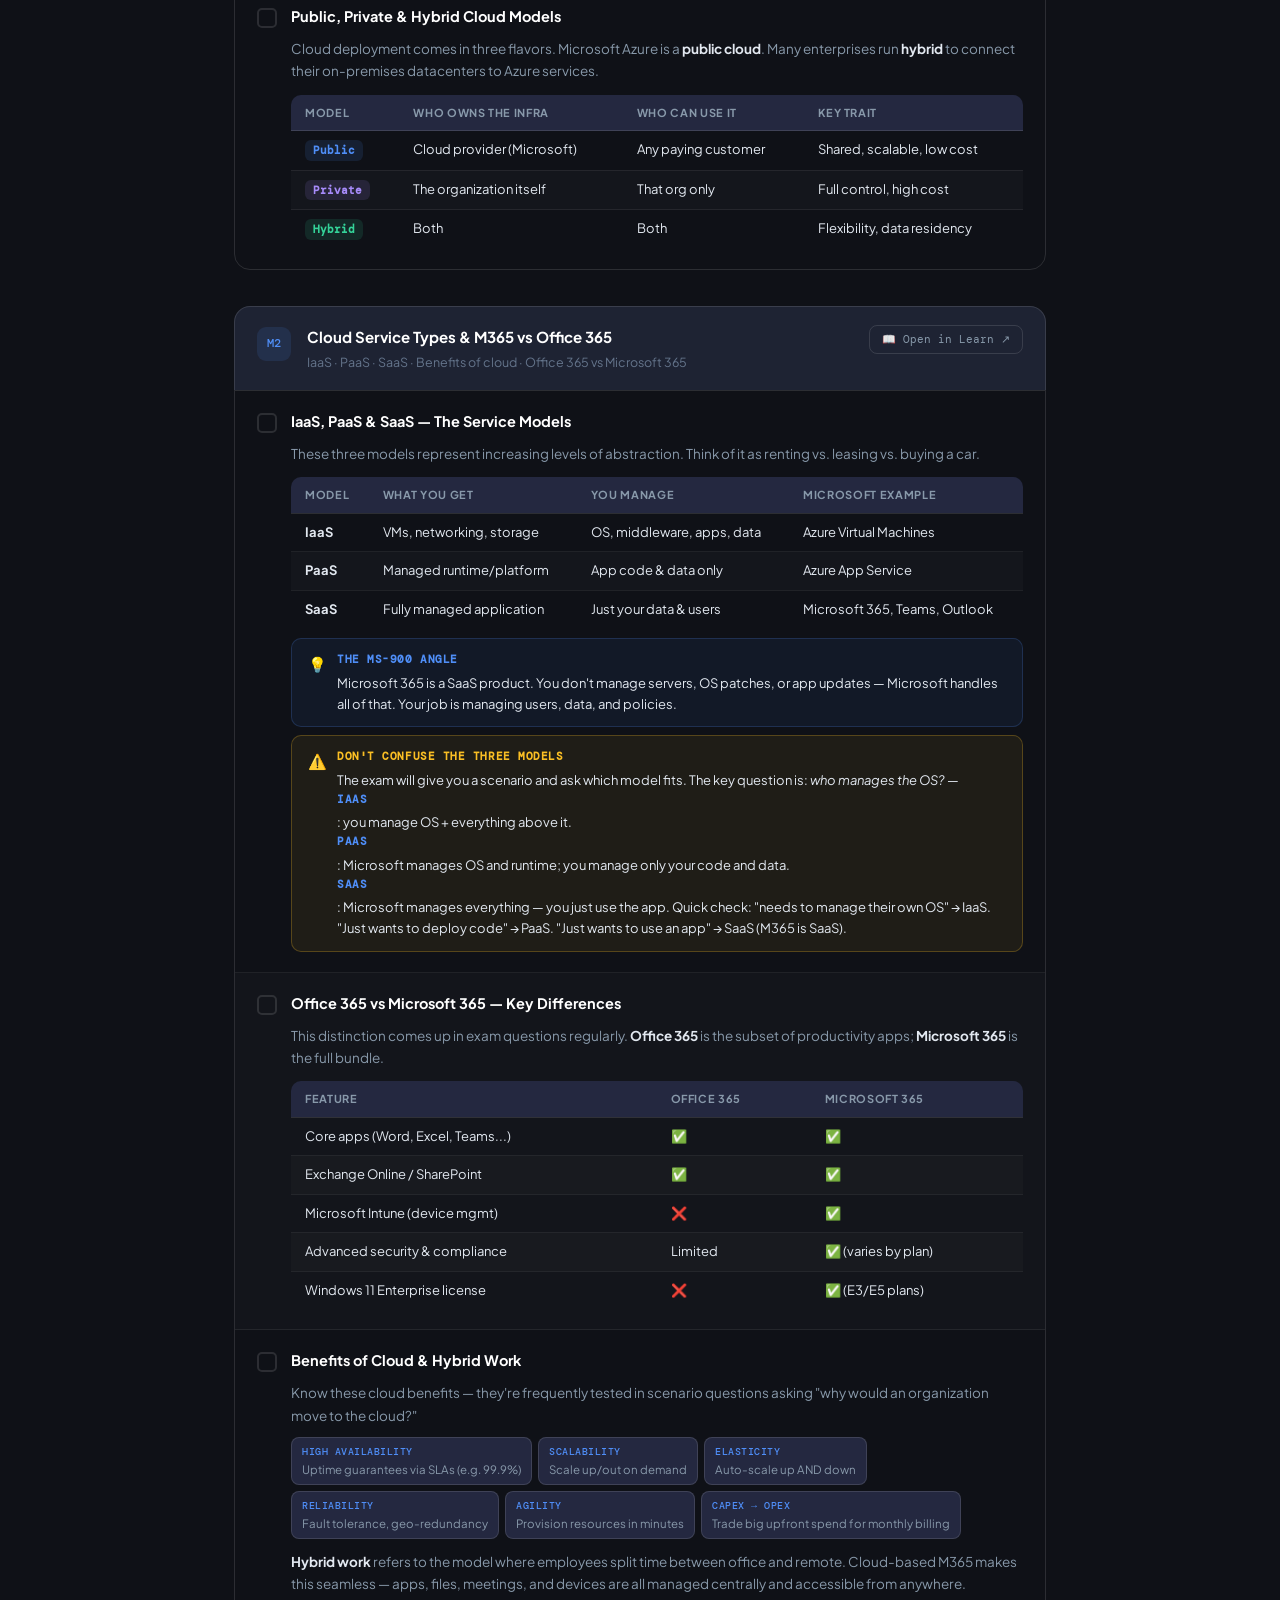
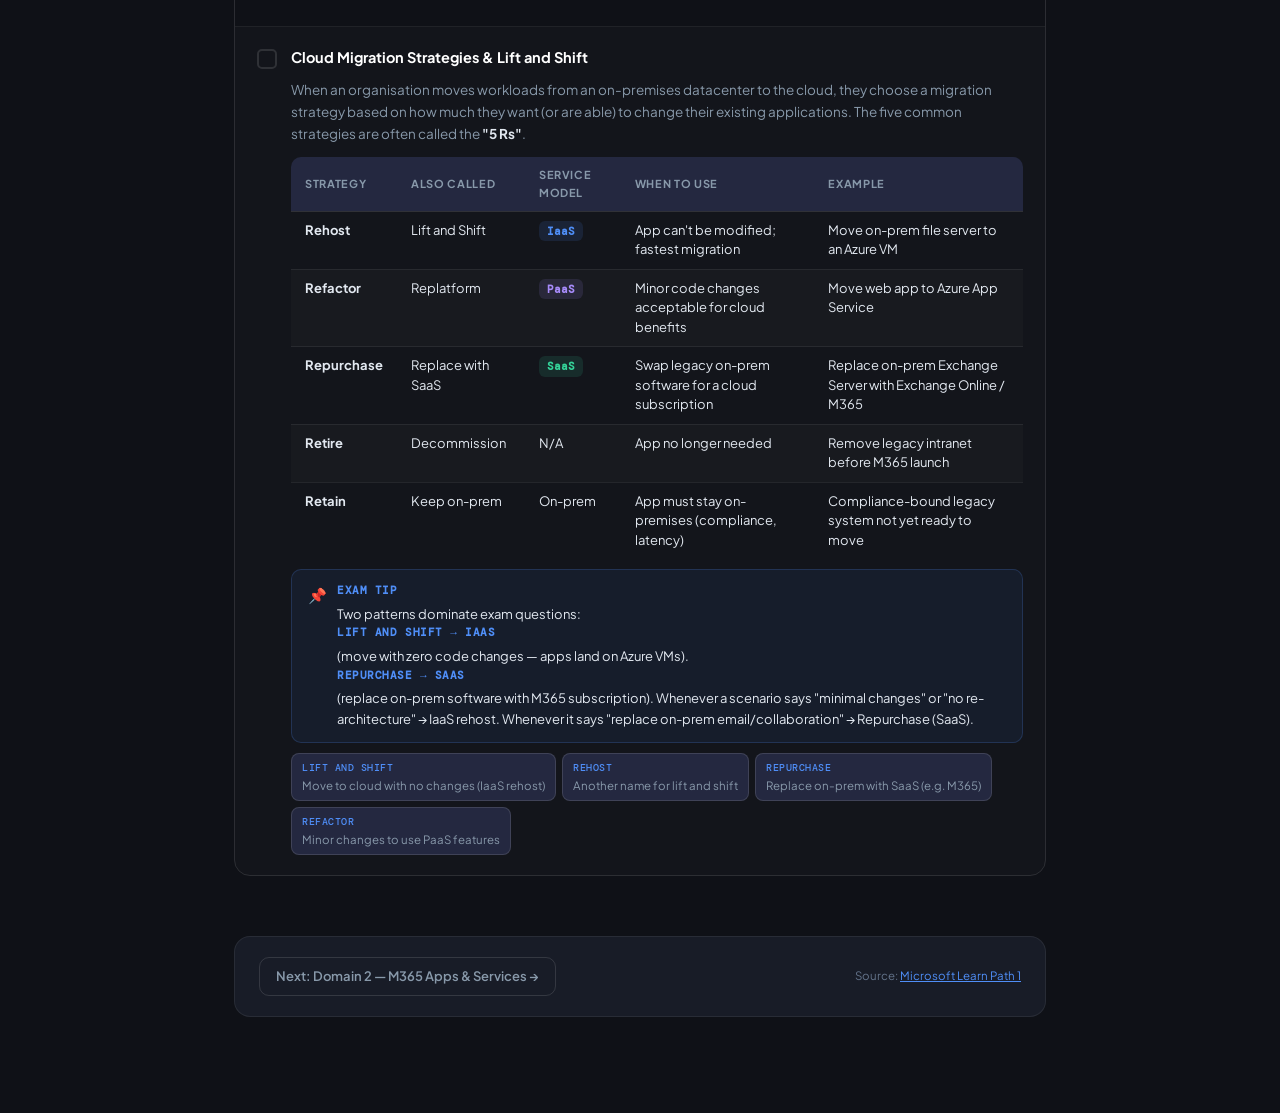
==== commit af8f3532: "Add AI chatbot study assistant powered by OpenAI GPT Floating chat widget available on all pages tha" ====
--- a/ms900-domain1.html
+++ b/ms900-domain1.html
@@ -411,5 +411,7 @@
 })();
 
 </script>
+<link rel="stylesheet" href="ms900-chatbot.css">
+<script src="ms900-chatbot.js"></script>
 </body>
 </html>
--- a/ms900-chatbot.css
+++ b/ms900-chatbot.css
@@ -0,0 +1,199 @@
+/* ─── MS-900 AI CHATBOT WIDGET ─────────────────── */
+/* Floating chat widget that matches the dark theme */
+
+/* Toggle button */
+.chatbot-toggle{
+  position:fixed;bottom:24px;right:24px;z-index:9998;  /* clears progress-banner (z-index:90) */
+  width:52px;height:52px;border-radius:50%;border:1px solid rgba(251,191,36,.3);
+  background:rgba(24,28,39,.95);backdrop-filter:blur(12px);
+  cursor:pointer;display:flex;align-items:center;justify-content:center;
+  box-shadow:0 4px 24px rgba(0,0,0,.4);transition:all .25s;
+  color:#fbbf24;font-size:22px;
+}
+.chatbot-toggle:hover{
+  transform:scale(1.08);border-color:rgba(251,191,36,.5);
+  box-shadow:0 4px 32px rgba(251,191,36,.15);
+}
+.chatbot-toggle.open{
+  transform:rotate(90deg) scale(1.08);
+}
+
+/* Chat panel */
+.chatbot-panel{
+  position:fixed;bottom:88px;right:24px;z-index:9999;
+  width:380px;max-width:calc(100vw - 32px);height:520px;max-height:calc(100vh - 120px);
+  background:rgba(15,17,23,.97);backdrop-filter:blur(16px);
+  border:1px solid rgba(255,255,255,.08);border-radius:16px;
+  display:flex;flex-direction:column;
+  box-shadow:0 8px 48px rgba(0,0,0,.6);
+  opacity:0;visibility:hidden;transform:translateY(12px) scale(.96);
+  transition:all .25s ease;
+}
+.chatbot-panel.visible{
+  opacity:1;visibility:visible;transform:translateY(0) scale(1);
+}
+
+/* Header */
+.chatbot-header{
+  display:flex;align-items:center;gap:10px;
+  padding:14px 16px;border-bottom:1px solid rgba(255,255,255,.07);
+  flex-shrink:0;
+}
+.chatbot-header-icon{
+  width:32px;height:32px;border-radius:10px;
+  background:rgba(251,191,36,.12);border:1px solid rgba(251,191,36,.25);
+  display:flex;align-items:center;justify-content:center;font-size:16px;
+}
+.chatbot-header-text h3{
+  font-family:'Plus Jakarta Sans',sans-serif;font-size:13px;font-weight:700;
+  color:#e2e8f0;margin:0;line-height:1.2;
+}
+.chatbot-header-text span{
+  font-size:11px;color:#64748b;
+}
+.chatbot-header-actions{margin-left:auto;display:flex;gap:4px;}
+.chatbot-header-btn{
+  background:none;border:none;color:#64748b;cursor:pointer;
+  width:28px;height:28px;border-radius:6px;display:flex;align-items:center;justify-content:center;
+  font-size:14px;transition:all .15s;
+}
+.chatbot-header-btn:hover{background:rgba(255,255,255,.06);color:#e2e8f0;}
+
+/* Messages area */
+.chatbot-messages{
+  flex:1;overflow-y:auto;padding:16px;
+  display:flex;flex-direction:column;gap:12px;
+  scrollbar-width:thin;scrollbar-color:rgba(255,255,255,.1) transparent;
+}
+.chatbot-messages::-webkit-scrollbar{width:5px}
+.chatbot-messages::-webkit-scrollbar-track{background:transparent}
+.chatbot-messages::-webkit-scrollbar-thumb{background:rgba(255,255,255,.1);border-radius:4px}
+
+/* Message bubbles */
+.chatbot-msg{
+  max-width:88%;padding:10px 14px;border-radius:12px;
+  font-size:13px;line-height:1.55;word-wrap:break-word;
+  font-family:'Plus Jakarta Sans',sans-serif;
+}
+.chatbot-msg.user{
+  align-self:flex-end;
+  background:rgba(251,191,36,.12);border:1px solid rgba(251,191,36,.2);
+  color:#e2e8f0;border-bottom-right-radius:4px;
+}
+.chatbot-msg.bot{
+  align-self:flex-start;
+  background:rgba(30,35,51,.9);border:1px solid rgba(255,255,255,.06);
+  color:#c8d4e0;border-bottom-left-radius:4px;
+}
+.chatbot-msg.bot strong{color:#e2e8f0}
+.chatbot-msg.bot code{
+  background:rgba(255,255,255,.06);padding:1px 5px;border-radius:4px;
+  font-family:'DM Mono',monospace;font-size:12px;
+}
+.chatbot-msg.system{
+  align-self:center;text-align:center;
+  color:#64748b;font-size:11px;padding:6px 12px;
+  background:rgba(255,255,255,.03);border-radius:8px;max-width:95%;
+}
+
+/* Typing indicator */
+.chatbot-typing{
+  align-self:flex-start;padding:10px 18px;
+  background:rgba(30,35,51,.9);border:1px solid rgba(255,255,255,.06);
+  border-radius:12px;border-bottom-left-radius:4px;
+  display:none;gap:4px;align-items:center;
+}
+.chatbot-typing.show{display:flex}
+.chatbot-typing span{
+  width:6px;height:6px;border-radius:50%;background:#64748b;
+  animation:chatbot-dot 1.2s infinite;
+}
+.chatbot-typing span:nth-child(2){animation-delay:.2s}
+.chatbot-typing span:nth-child(3){animation-delay:.4s}
+@keyframes chatbot-dot{
+  0%,60%,100%{opacity:.3;transform:scale(.8)}
+  30%{opacity:1;transform:scale(1)}
+}
+
+/* Input area */
+.chatbot-input-area{
+  padding:12px;border-top:1px solid rgba(255,255,255,.07);flex-shrink:0;
+}
+.chatbot-input-row{
+  display:flex;gap:8px;align-items:flex-end;
+}
+.chatbot-input{
+  flex:1;resize:none;border:1px solid rgba(255,255,255,.1);
+  background:rgba(255,255,255,.04);color:#e2e8f0;
+  font-family:'Plus Jakarta Sans',sans-serif;font-size:13px;
+  padding:10px 12px;border-radius:10px;outline:none;
+  min-height:40px;max-height:100px;line-height:1.4;
+  transition:border-color .15s;
+}
+.chatbot-input::placeholder{color:#4a5568}
+.chatbot-input:focus{border-color:rgba(251,191,36,.35)}
+.chatbot-send{
+  width:38px;height:38px;border-radius:10px;border:none;
+  background:rgba(251,191,36,.15);color:#fbbf24;
+  cursor:pointer;display:flex;align-items:center;justify-content:center;
+  font-size:16px;transition:all .15s;flex-shrink:0;
+}
+.chatbot-send:hover{background:rgba(251,191,36,.25)}
+.chatbot-send:disabled{opacity:.3;cursor:not-allowed}
+
+/* API key setup */
+.chatbot-setup{
+  flex:1;display:flex;flex-direction:column;align-items:center;
+  justify-content:center;padding:32px 24px;text-align:center;gap:16px;
+}
+.chatbot-setup h4{
+  font-family:'Plus Jakarta Sans',sans-serif;font-size:14px;
+  font-weight:700;color:#e2e8f0;margin:0;
+}
+.chatbot-setup p{
+  font-size:12px;color:#64748b;line-height:1.5;margin:0;
+}
+.chatbot-setup input{
+  width:100%;padding:10px 12px;border-radius:10px;
+  border:1px solid rgba(255,255,255,.1);background:rgba(255,255,255,.04);
+  color:#e2e8f0;font-family:'DM Mono',monospace;font-size:12px;
+  outline:none;transition:border-color .15s;
+}
+.chatbot-setup input:focus{border-color:rgba(251,191,36,.35)}
+.chatbot-setup input::placeholder{color:#4a5568}
+.chatbot-setup button{
+  padding:9px 24px;border-radius:10px;border:1px solid rgba(251,191,36,.3);
+  background:rgba(251,191,36,.1);color:#fbbf24;
+  font-family:'Plus Jakarta Sans',sans-serif;font-size:13px;font-weight:600;
+  cursor:pointer;transition:all .15s;
+}
+.chatbot-setup button:hover{background:rgba(251,191,36,.2)}
+.chatbot-setup .chatbot-key-note{
+  font-size:10px;color:#4a5568;line-height:1.4;
+}
+
+/* Clear key button */
+.chatbot-clear-key{
+  font-size:10px;color:#64748b;background:none;border:none;
+  cursor:pointer;text-decoration:underline;padding:0;
+  font-family:'Plus Jakarta Sans',sans-serif;
+}
+.chatbot-clear-key:hover{color:#fbbf24}
+
+/* Avoid overlapping progress-banner on domain pages */
+.progress-banner ~ .chatbot-toggle,
+body:has(.progress-banner) .chatbot-toggle{
+  bottom:80px;
+}
+body:has(.progress-banner) .chatbot-panel{
+  bottom:144px;
+}
+
+/* Mobile responsive */
+@media(max-width:480px){
+  .chatbot-panel{
+    width:calc(100vw - 16px);right:8px;bottom:80px;
+    height:calc(100vh - 100px);max-height:none;border-radius:14px;
+  }
+  .chatbot-toggle{right:16px;bottom:16px}
+}
